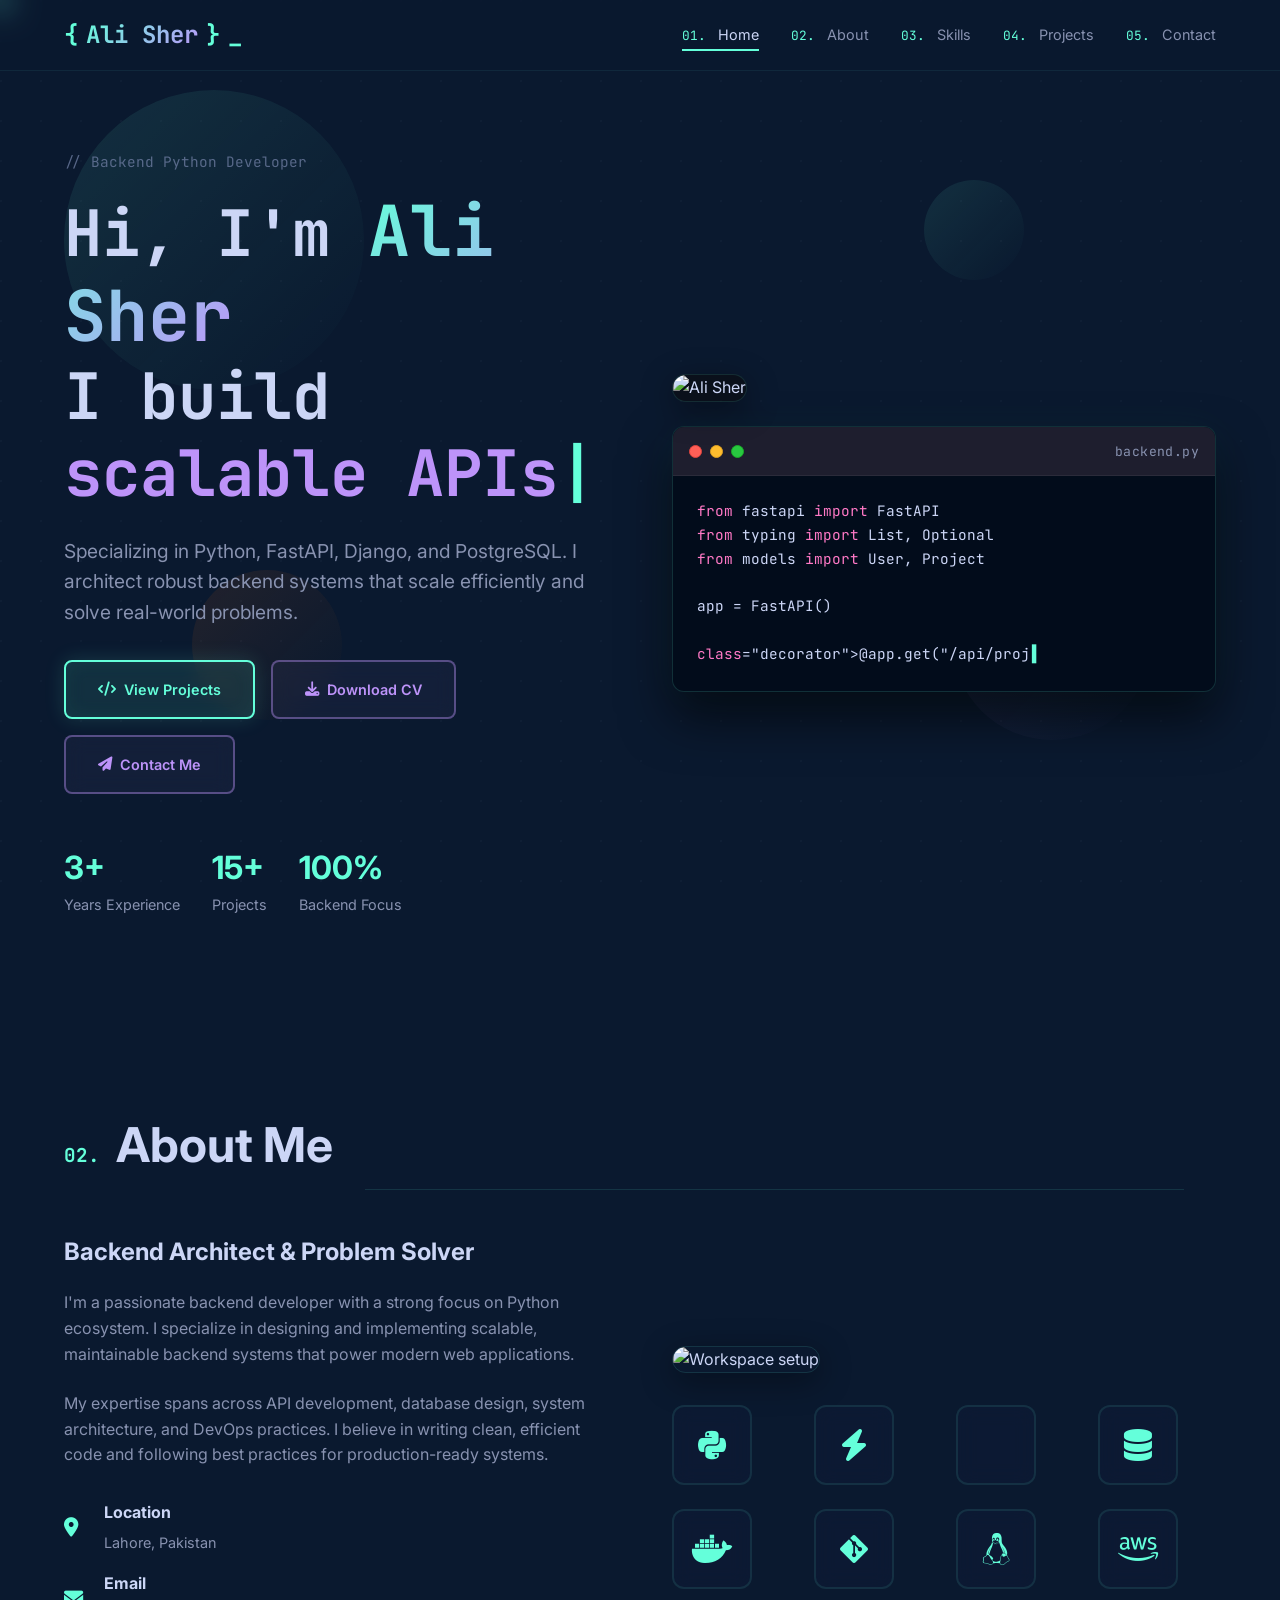
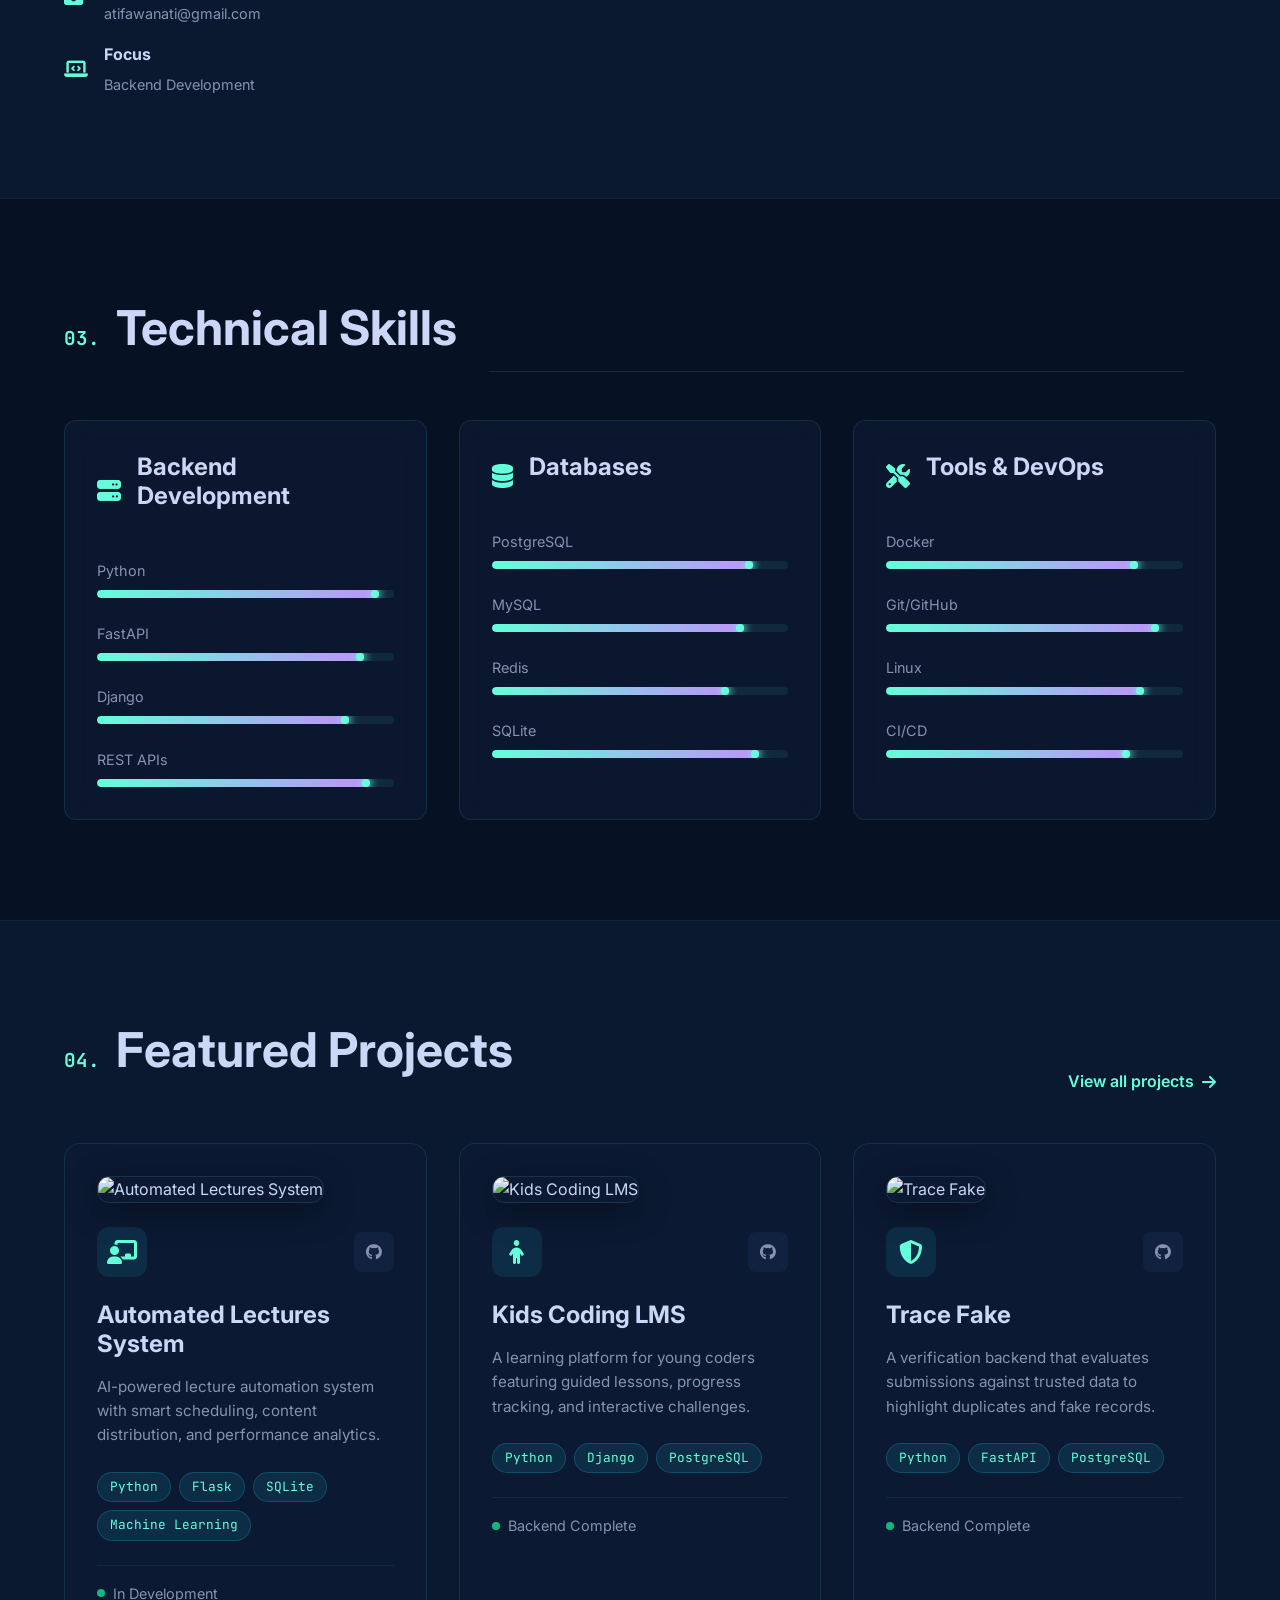
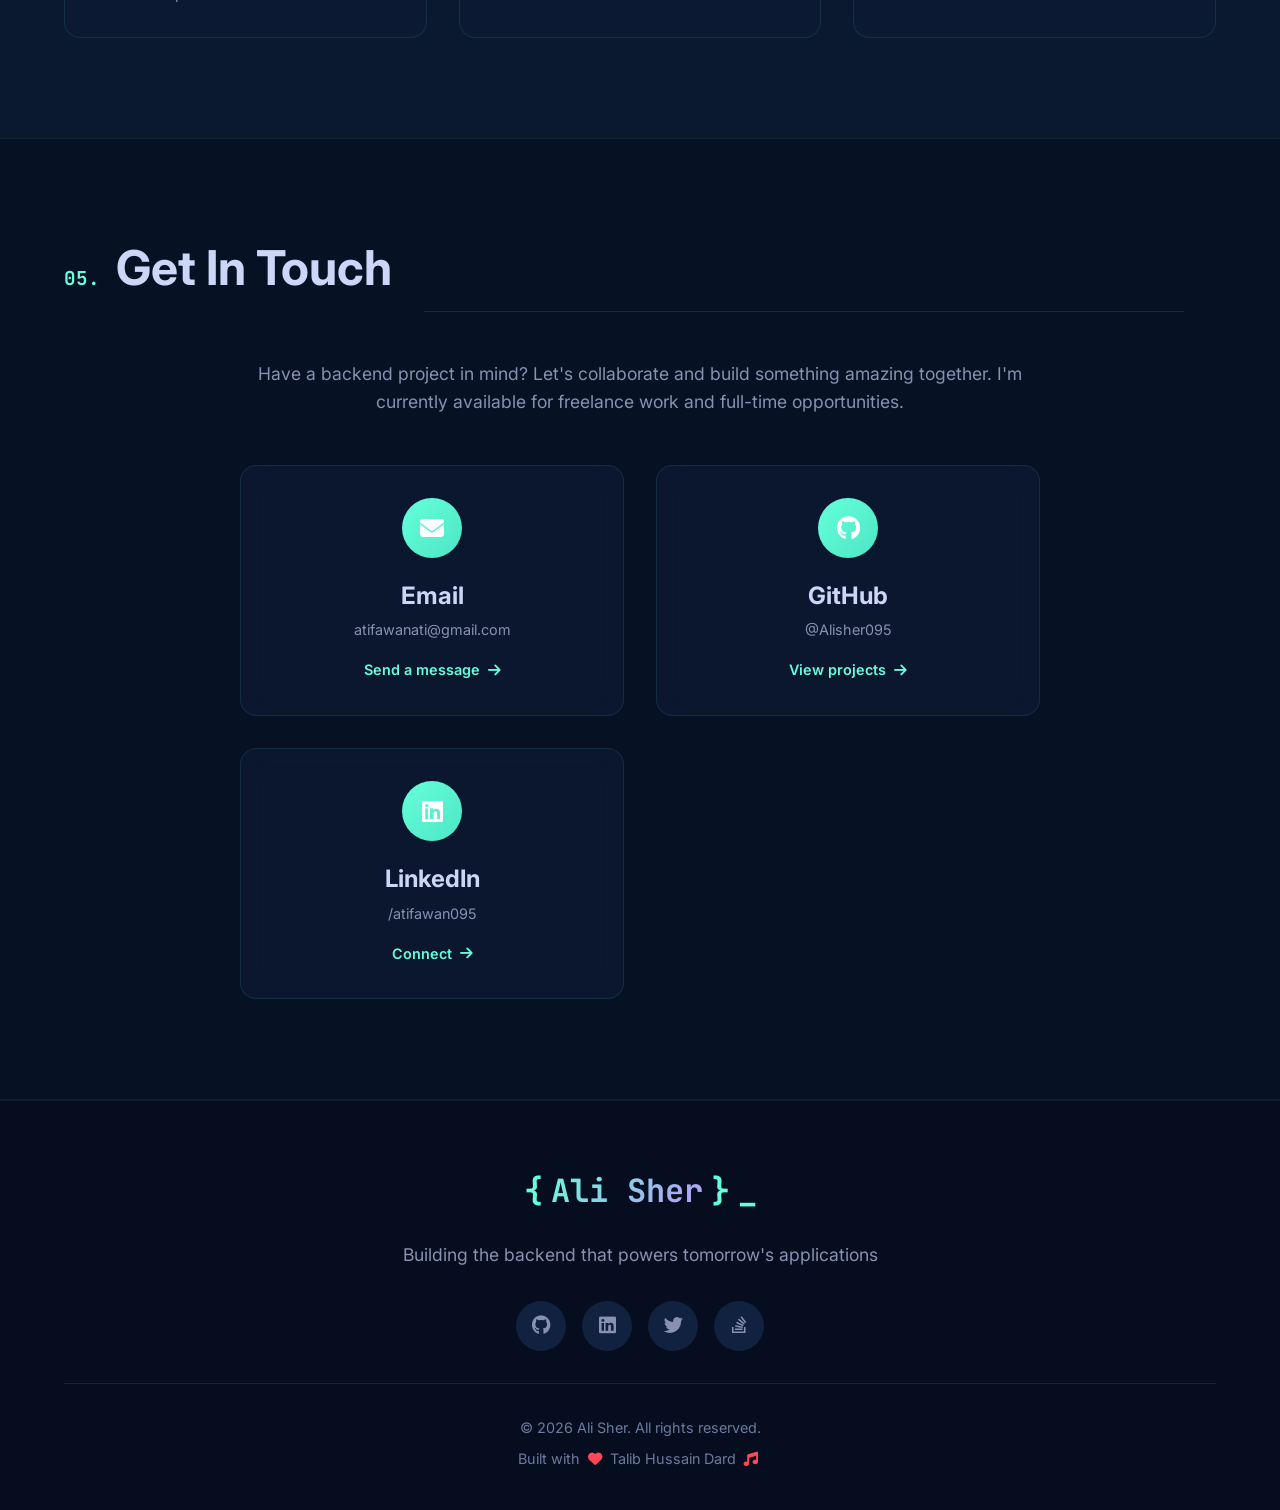
==== index.html @ dec0d3e1 "Upgrade portfolio to Pro-Level Cyberpunk/Dark theme - Ali Sher branding Co-authored-by: typecode010 " ====
<!DOCTYPE html>
<html lang="en">
  <head>
    <meta charset="UTF-8" />
    <meta name="viewport" content="width=device-width, initial-scale=1.0" />
    <meta name="description" content="Ali Sher — backend-focused Python developer building scalable APIs, automation, and production-ready systems." />
    <title>Ali Sher | Backend Python Developer</title>
    <link rel="stylesheet" href="assets/css/style.css" />
    <link rel="stylesheet" href="https://cdnjs.cloudflare.com/ajax/libs/font-awesome/6.4.0/css/all.min.css" />
    <link href="https://fonts.googleapis.com/css2?family=JetBrains+Mono:wght@300;400;500;700&family=Inter:wght@300;400;500;600;700&display=swap" rel="stylesheet">
    <script src="assets/js/main.js" defer></script>
  </head>
  <body>
    <!-- Animated Background Elements -->
    <div class="animated-bg">
      <div class="grid-dots"></div>
      <div class="floating-shapes">
        <div class="shape shape-1"></div>
        <div class="shape shape-2"></div>
        <div class="shape shape-3"></div>
        <div class="shape shape-4"></div>
      </div>
    </div>

    <!-- Terminal Cursor Effect -->
    <div class="terminal-cursor"></div>

    <!-- Navigation -->
    <nav class="navbar">
      <div class="container">
        <div class="nav-brand">
          <span class="logo">{</span>
          <span class="logo-text">Ali Sher</span>
          <span class="logo">}</span>
          <span class="cursor">_</span>
        </div>
        <div class="nav-menu">
          <button class="nav-toggle" aria-label="Toggle navigation">
            <i class="fas fa-bars"></i>
          </button>
          <ul class="nav-links">
            <li><a href="#home" class="nav-link active"><span class="nav-number">01.</span> Home</a></li>
            <li><a href="#about" class="nav-link"><span class="nav-number">02.</span> About</a></li>
            <li><a href="#skills" class="nav-link"><span class="nav-number">03.</span> Skills</a></li>
            <li><a href="#projects" class="nav-link"><span class="nav-number">04.</span> Projects</a></li>
            <li><a href="#contact" class="nav-link"><span class="nav-number">05.</span> Contact</a></li>
          </ul>
        </div>
      </div>
    </nav>

    <main>
      <!-- Hero Section -->
      <section class="hero" id="home">
        <div class="container hero-grid">
          <div class="hero-content">
            <div class="code-line">
              <span class="code-comment">// Backend Python Developer</span>
            </div>
            <h1 class="hero-title">
              <span class="line-1">Hi, I'm <span class="highlight">Ali Sher</span></span>
              <span class="line-2">I build <span class="typewriter" data-words='["scalable APIs","automation systems","production backends","reliable services"]'></span></span>
            </h1>
            <p class="lead">
              Specializing in Python, FastAPI, Django, and PostgreSQL. I architect robust backend systems that scale efficiently and solve real-world problems.
            </p>
            <div class="hero-actions">
              <a class="btn primary pulse" href="#projects">
                <i class="fas fa-code"></i>
                View Projects
              </a>
              <a class="btn ghost" href="assets/documents/resume.pdf" download>
                <i class="fas fa-download"></i>
                Download CV
              </a>
              <a class="btn ghost" href="#contact">
                <i class="fas fa-paper-plane"></i>
                Contact Me
              </a>
            </div>
            <div class="hero-stats">
              <div class="stat">
                <span class="stat-number">3+</span>
                <span class="stat-label">Years Experience</span>
              </div>
              <div class="stat">
                <span class="stat-number">15+</span>
                <span class="stat-label">Projects</span>
              </div>
              <div class="stat">
                <span class="stat-number">100%</span>
                <span class="stat-label">Backend Focus</span>
              </div>
            </div>
          </div>
          <div class="hero-visual">
            <div class="hero-image">
              <img class="hero-photo" src="assets/images/me.png" alt="Ali Sher" />
              <div class="code-window">
                <div class="window-header">
                  <div class="window-buttons">
                    <span class="close"></span>
                    <span class="minimize"></span>
                    <span class="maximize"></span>
                  </div>
                  <div class="window-title">backend.py</div>
                </div>
                <div class="window-content">
                  <pre><code class="python-code typing" id="backend-code"></code></pre>
                  <script type="text/plain" id="backend-code-source">
        from fastapi import FastAPI
        from typing import List, Optional
        from models import User, Project

        app = FastAPI()

        @app.get("/api/projects")
        async def get_projects():
          """Fetch all projects"""
          return await Project.all()

        @app.post("/api/auth/login")
        async def login(user: User):
          """User authentication"""
          return {"token": "jwt_token"}

        @app.get("/api/health")
        async def health_check():
          """System health check"""
          return {"status": "healthy"}
                  </script>
                </div>
              </div>
            </div>
          </div>
        </div>
      </section>

      <!-- About Section -->
      <section class="section fade-in-up" id="about">
        <div class="container">
          <div class="section-header">
            <h2 class="section-title">
              <span class="section-number">02.</span> About Me
            </h2>
            <div class="section-line"></div>
          </div>
          <div class="about-grid">
            <div class="about-content">
              <h3>Backend Architect & Problem Solver</h3>
              <p>
                I'm a passionate backend developer with a strong focus on Python ecosystem. 
                I specialize in designing and implementing scalable, maintainable backend 
                systems that power modern web applications.
              </p>
              <p>
                My expertise spans across API development, database design, system 
                architecture, and DevOps practices. I believe in writing clean, 
                efficient code and following best practices for production-ready systems.
              </p>
              <div class="about-details">
                <div class="detail-item">
                  <i class="fas fa-map-marker-alt"></i>
                  <div>
                    <strong>Location</strong>
                    <span>Lahore, Pakistan</span>
                  </div>
                </div>
                <div class="detail-item">
                  <i class="fas fa-envelope"></i>
                  <div>
                    <strong>Email</strong>
                    <a href="mailto:atifawanati@gmail.com">atifawanati@gmail.com</a>
                  </div>
                </div>
                <div class="detail-item">
                  <i class="fas fa-laptop-code"></i>
                  <div>
                    <strong>Focus</strong>
                    <span>Backend Development</span>
                  </div>
                </div>
              </div>
            </div>
            <div class="about-visual">
              <img class="about-photo" src="assets/images/setup.png" alt="Workspace setup" />
              <div class="tech-stack">
                <div class="stack-item" data-tooltip="Python">
                  <i class="fab fa-python"></i>
                </div>
                <div class="stack-item" data-tooltip="FastAPI">
                  <i class="fas fa-bolt"></i>
                </div>
                <div class="stack-item" data-tooltip="Django">
                  <i class="fab fa-django"></i>
                </div>
                <div class="stack-item" data-tooltip="PostgreSQL">
                  <i class="fas fa-database"></i>
                </div>
                <div class="stack-item" data-tooltip="Docker">
                  <i class="fab fa-docker"></i>
                </div>
                <div class="stack-item" data-tooltip="Git">
                  <i class="fab fa-git-alt"></i>
                </div>
                <div class="stack-item" data-tooltip="Linux">
                  <i class="fab fa-linux"></i>
                </div>
                <div class="stack-item" data-tooltip="AWS">
                  <i class="fab fa-aws"></i>
                </div>
              </div>
            </div>
          </div>
        </div>
      </section>

      <!-- Skills Section -->
      <section class="section dark fade-in-up" id="skills">
        <div class="container">
          <div class="section-header">
            <h2 class="section-title">
              <span class="section-number">03.</span> Technical Skills
            </h2>
            <div class="section-line"></div>
          </div>
          <div class="skills-grid">
            <div class="skill-category">
              <div class="category-header">
                <i class="fas fa-server"></i>
                <h3>Backend Development</h3>
              </div>
              <div class="skill-list">
                <div class="skill-item">
                  <span>Python</span>
                  <div class="skill-bar">
                    <div class="skill-level" data-level="95"></div>
                  </div>
                </div>
                <div class="skill-item">
                  <span>FastAPI</span>
                  <div class="skill-bar">
                    <div class="skill-level" data-level="90"></div>
                  </div>
                </div>
                <div class="skill-item">
                  <span>Django</span>
                  <div class="skill-bar">
                    <div class="skill-level" data-level="85"></div>
                  </div>
                </div>
                <div class="skill-item">
                  <span>REST APIs</span>
                  <div class="skill-bar">
                    <div class="skill-level" data-level="92"></div>
                  </div>
                </div>
              </div>
            </div>

            <div class="skill-category">
              <div class="category-header">
                <i class="fas fa-database"></i>
                <h3>Databases</h3>
              </div>
              <div class="skill-list">
                <div class="skill-item">
                  <span>PostgreSQL</span>
                  <div class="skill-bar">
                    <div class="skill-level" data-level="88"></div>
                  </div>
                </div>
                <div class="skill-item">
                  <span>MySQL</span>
                  <div class="skill-bar">
                    <div class="skill-level" data-level="85"></div>
                  </div>
                </div>
                <div class="skill-item">
                  <span>Redis</span>
                  <div class="skill-bar">
                    <div class="skill-level" data-level="80"></div>
                  </div>
                </div>
                <div class="skill-item">
                  <span>SQLite</span>
                  <div class="skill-bar">
                    <div class="skill-level" data-level="90"></div>
                  </div>
                </div>
              </div>
            </div>

            <div class="skill-category">
              <div class="category-header">
                <i class="fas fa-tools"></i>
                <h3>Tools & DevOps</h3>
              </div>
              <div class="skill-list">
                <div class="skill-item">
                  <span>Docker</span>
                  <div class="skill-bar">
                    <div class="skill-level" data-level="85"></div>
                  </div>
                </div>
                <div class="skill-item">
                  <span>Git/GitHub</span>
                  <div class="skill-bar">
                    <div class="skill-level" data-level="92"></div>
                  </div>
                </div>
                <div class="skill-item">
                  <span>Linux</span>
                  <div class="skill-bar">
                    <div class="skill-level" data-level="87"></div>
                  </div>
                </div>
                <div class="skill-item">
                  <span>CI/CD</span>
                  <div class="skill-bar">
                    <div class="skill-level" data-level="82"></div>
                  </div>
                </div>
              </div>
            </div>
          </div>
        </div>
      </section>

      <!-- Projects Section -->
      <section class="section fade-in-up" id="projects">
        <div class="container">
          <div class="section-header">
            <h2 class="section-title">
              <span class="section-number">04.</span> Featured Projects
            </h2>
            <a class="text-link" href="projects.html">
              View all projects 
              <i class="fas fa-arrow-right"></i>
            </a>
          </div>
          <div class="projects-grid" id="featured-projects-rotator" aria-live="polite">
            <article class="project-card fade-in-up delay-1" data-slot="0">
              <img class="project-thumb" src="assets/images/pak_trv.png" alt="Pakistan Traveling Assistant" />
              <div class="project-header">
                <div class="project-icon">
                  <i class="fas fa-plane"></i>
                </div>
                <div class="project-links">
                  <a href="https://github.com/Alisher095" target="_blank" class="project-link">
                    <i class="fab fa-github"></i>
                  </a>
                </div>
              </div>
              <h3>Pakistan Traveling Assistant</h3>
              <p class="project-description">
                A comprehensive travel platform with intelligent destination recommendations, 
                trip planning algorithms, and real-time data processing.
              </p>
              <div class="project-tech">
                <span>Python</span>
                <span>FastAPI</span>
                <span>PostgreSQL</span>
                <span>Redis</span>
              </div>
              <div class="project-footer">
                <span class="project-status">
                  <span class="status-dot active"></span>
                  <span class="status-text">Backend Complete</span>
                </span>
              </div>
            </article>

            <article class="project-card fade-in-up delay-2" data-slot="1">
              <img class="project-thumb" src="assets/images/image.png" alt="Event Management System" />
              <div class="project-header">
                <div class="project-icon">
                  <i class="fas fa-calendar-alt"></i>
                </div>
                <div class="project-links">
                  <a href="https://github.com/Alisher095" target="_blank" class="project-link">
                    <i class="fab fa-github"></i>
                  </a>
                </div>
              </div>
              <h3>Event Management System</h3>
              <p class="project-description">
                Full-featured event management platform with role-based access control, 
                real-time notifications, and automated scheduling.
              </p>
              <div class="project-tech">
                <span>Python</span>
                <span>Django</span>
                <span>PostgreSQL</span>
                <span>Celery</span>
              </div>
              <div class="project-footer">
                <span class="project-status">
                  <span class="status-dot active"></span>
                  <span class="status-text">Production Ready</span>
                </span>
              </div>
            </article>

            <article class="project-card fade-in-up delay-3" data-slot="2">
              <img class="project-thumb" src="assets/images/automated_lectures.png" alt="Automated Lectures System" />
              <div class="project-header">
                <div class="project-icon">
                  <i class="fas fa-chalkboard-teacher"></i>
                </div>
                <div class="project-links">
                  <a href="https://github.com/Alisher095" target="_blank" class="project-link">
                    <i class="fab fa-github"></i>
                  </a>
                </div>
              </div>
              <h3>Automated Lectures System</h3>
              <p class="project-description">
                AI-powered lecture automation system with smart scheduling, 
                content distribution, and performance analytics.
              </p>
              <div class="project-tech">
                <span>Python</span>
                <span>Flask</span>
                <span>SQLite</span>
                <span>Machine Learning</span>
              </div>
              <div class="project-footer">
                <span class="project-status">
                  <span class="status-dot active"></span>
                  <span class="status-text">In Development</span>
                </span>
              </div>
            </article>
          </div>
        </div>
      </section>

      <!-- Contact Section -->
      <section class="section dark fade-in-up" id="contact">
        <div class="container">
          <div class="section-header">
            <h2 class="section-title">
              <span class="section-number">05.</span> Get In Touch
            </h2>
            <div class="section-line"></div>
          </div>
          <div class="contact-content">
            <p class="contact-intro">
              Have a backend project in mind? Let's collaborate and build something amazing together.
              I'm currently available for freelance work and full-time opportunities.
            </p>
            <div class="contact-grid">
              <a href="mailto:atifawanati@gmail.com" class="contact-card">
                <div class="contact-icon">
                  <i class="fas fa-envelope"></i>
                </div>
                <h3>Email</h3>
                <p>atifawanati@gmail.com</p>
                <span class="contact-link">Send a message <i class="fas fa-arrow-right"></i></span>
              </a>

              <a href="https://github.com/Alisher095" target="_blank" class="contact-card">
                <div class="contact-icon">
                  <i class="fab fa-github"></i>
                </div>
                <h3>GitHub</h3>
                <p>@Alisher095</p>
                <span class="contact-link">View projects <i class="fas fa-arrow-right"></i></span>
              </a>

              <a href="https://www.linkedin.com/in/atifawan095/" target="_blank" class="contact-card">
                <div class="contact-icon">
                  <i class="fab fa-linkedin"></i>
                </div>
                <h3>LinkedIn</h3>
                <p>/atifawan095</p>
                <span class="contact-link">Connect <i class="fas fa-arrow-right"></i></span>
              </a>
            </div>
          </div>
        </div>
      </section>
    </main>

    <!-- Footer -->
    <footer class="footer">
      <div class="container">
        <div class="footer-content">
          <div class="footer-brand">
            <span class="logo">{</span>
            <span class="logo-text">Ali Sher</span>
            <span class="logo">}</span>
            <span class="cursor">_</span>
          </div>
          <p class="footer-tagline">
            Building the backend that powers tomorrow's applications
          </p>
          <div class="footer-social">
            <a href="https://github.com/Alisher095" target="_blank" class="social-link">
              <i class="fab fa-github"></i>
            </a>
            <a href="https://www.linkedin.com/in/atifawan095/" target="_blank" class="social-link">
              <i class="fab fa-linkedin"></i>
            </a>
            <a href="https://twitter.com" target="_blank" class="social-link">
              <i class="fab fa-twitter"></i>
            </a>
            <a href="https://stackoverflow.com" target="_blank" class="social-link">
              <i class="fab fa-stack-overflow"></i>
            </a>
          </div>
          <div class="footer-bottom">
            <p>&copy; 2026 Ali Sher. All rights reserved.</p>
            <p>Built with <i class="fas fa-heart"></i> Talib Hussain Dard <i class="fas fa-music"></i></p>
          </div>
        </div>
      </div>
    </footer>

    <!-- Back to Top Button -->
    <button class="back-to-top" aria-label="Back to top">
      <i class="fas fa-chevron-up"></i>
    </button>

    <!-- JavaScript for interactions -->
    <script src="assets/js/main.js"></script>
  </body>
</html>
---- assets/css/style.css ----
/* ===== CSS Reset & Base ===== */
:root {
  --bg-dark: #0a192f;
  --bg-darker: #050d1e;
  --surface: #112240;
  --surface-light: #1a3356;
  --card: #0d1b35;
  --card-hover: #112240;
  --text: #ccd6f6;
  --text-light: #8892b0;
  --muted: #6b7a9e;
  --primary: #64ffda;
  --primary-dark: #4de6c5;
  --primary-glow: rgba(100, 255, 218, 0.15);
  --accent: #bd93f9;
  --accent-dark: #a57ef5;
  --secondary: #f97316;
  --success: #10b981;
  --border: rgba(100, 255, 218, 0.12);
  --border-light: rgba(100, 255, 218, 0.07);
  --shadow: 0 8px 32px rgba(0, 0, 0, 0.4);
  --shadow-lg: 0 20px 60px rgba(0, 0, 0, 0.5);
  --glow: 0 0 30px rgba(100, 255, 218, 0.35);
  --glow-accent: 0 0 30px rgba(189, 147, 249, 0.35);
  --code-bg: #020c1b;
  --font-mono: 'JetBrains Mono', monospace;
  --font-sans: 'Inter', -apple-system, BlinkMacSystemFont, sans-serif;
}

*,
*::before,
*::after {
  box-sizing: border-box;
  margin: 0;
  padding: 0;
}

html {
  scroll-behavior: smooth;
  scroll-padding-top: 80px;
}

body {
  font-family: var(--font-sans);
  background: var(--bg-dark);
  color: var(--text);
  line-height: 1.6;
  overflow-x: hidden;
  position: relative;
  min-height: 100vh;
}

/* ===== Animated Background ===== */
.animated-bg {
  position: fixed;
  top: 0;
  left: 0;
  width: 100%;
  height: 100%;
  z-index: -1;
  pointer-events: none;
}

.grid-dots {
  position: absolute;
  width: 100%;
  height: 100%;
  background-image: 
    radial-gradient(circle at 1px 1px, rgba(148, 163, 184, 0.1) 1px, transparent 0);
  background-size: 40px 40px;
  opacity: 0.4;
}

.floating-shapes {
  position: absolute;
  width: 100%;
  height: 100%;
}

.shape {
  position: absolute;
  border-radius: 50%;
  background: linear-gradient(135deg, var(--primary), transparent);
  animation: float 20s infinite linear;
  opacity: 0.1;
}

.shape-1 {
  width: 300px;
  height: 300px;
  top: 10%;
  left: 5%;
  animation-duration: 25s;
}

.shape-2 {
  width: 200px;
  height: 200px;
  top: 60%;
  right: 10%;
  background: linear-gradient(135deg, var(--accent), transparent);
  animation-duration: 20s;
  animation-delay: 5s;
}

.shape-3 {
  width: 150px;
  height: 150px;
  bottom: 20%;
  left: 15%;
  background: linear-gradient(135deg, var(--secondary), transparent);
  animation-duration: 30s;
  animation-delay: 10s;
}

.shape-4 {
  width: 100px;
  height: 100px;
  top: 20%;
  right: 20%;
  animation-duration: 35s;
  animation-delay: 15s;
}

@keyframes float {
  0%, 100% {
    transform: translate(0, 0) rotate(0deg);
  }
  25% {
    transform: translate(50px, -50px) rotate(90deg);
  }
  50% {
    transform: translate(0, -100px) rotate(180deg);
  }
  75% {
    transform: translate(-50px, -50px) rotate(270deg);
  }
}

/* ===== Terminal Cursor ===== */
.terminal-cursor {
  position: fixed;
  width: 20px;
  height: 20px;
  background: var(--primary);
  border-radius: 50%;
  pointer-events: none;
  filter: blur(15px);
  opacity: 0.5;
  z-index: 9999;
  mix-blend-mode: screen;
  transform: translate(-50%, -50%);
  transition: transform 0.1s linear;
}

/* ===== Typography ===== */
h1, h2, h3, h4 {
  font-weight: 700;
  line-height: 1.2;
  margin-bottom: 1rem;
}

h1 {
  font-size: clamp(2.5rem, 5vw, 4rem);
}

h2 {
  font-size: clamp(2rem, 4vw, 3rem);
}

h3 {
  font-size: 1.5rem;
}

p {
  margin-bottom: 1.5rem;
}

a {
  color: inherit;
  text-decoration: none;
  transition: all 0.3s ease;
}

/* ===== Navigation ===== */
.navbar {
  position: fixed;
  top: 0;
  left: 0;
  width: 100%;
  z-index: 1000;
  background: rgba(10, 25, 47, 0.75);
  backdrop-filter: blur(20px);
  -webkit-backdrop-filter: blur(20px);
  border-bottom: 1px solid var(--border-light);
  padding: 1rem 0;
  transition: background 0.4s ease, box-shadow 0.4s ease;
}

.navbar.scrolled {
  background: rgba(10, 25, 47, 0.95);
  box-shadow: 0 4px 30px rgba(0, 0, 0, 0.4);
}

.navbar .container {
  display: flex;
  justify-content: space-between;
  align-items: center;
}

.nav-brand {
  display: flex;
  align-items: center;
  gap: 8px;
  font-family: var(--font-mono);
  font-size: 1.5rem;
  font-weight: 700;
}

.logo {
  color: var(--primary);
}

.logo-text {
  background: linear-gradient(135deg, var(--primary), var(--accent));
  -webkit-background-clip: text;
  -webkit-text-fill-color: transparent;
  background-clip: text;
}

.cursor {
  animation: blink 1s infinite;
  color: var(--primary);
}

@keyframes blink {
  0%, 100% { opacity: 1; }
  50% { opacity: 0; }
}

.nav-menu {
  display: flex;
  align-items: center;
}

.nav-links {
  display: flex;
  gap: 2rem;
  list-style: none;
}

.nav-link {
  position: relative;
  padding: 0.5rem 0;
  font-size: 0.9rem;
  color: var(--text-light);
  transition: color 0.3s ease;
}

.nav-link:hover,
.nav-link.active {
  color: var(--text);
}

.nav-link::after {
  content: '';
  position: absolute;
  bottom: 0;
  left: 0;
  width: 0;
  height: 2px;
  background: var(--primary);
  transition: width 0.3s ease;
}

.nav-link:hover::after,
.nav-link.active::after {
  width: 100%;
}

.nav-number {
  color: var(--primary);
  margin-right: 0.5rem;
  font-family: var(--font-mono);
  font-size: 0.8rem;
}

.nav-toggle {
  display: none;
  background: none;
  border: none;
  color: var(--text);
  font-size: 1.5rem;
  cursor: pointer;
}

/* ===== Hero Section ===== */
.hero {
  padding: 150px 0 100px;
  position: relative;
}

.hero-grid {
  display: grid;
  grid-template-columns: 1fr 1fr;
  gap: 4rem;
  align-items: center;
}

.hero-content {
  position: relative;
}

.code-line {
  font-family: var(--font-mono);
  font-size: 0.9rem;
  color: var(--primary);
  margin-bottom: 1rem;
  opacity: 0.8;
}

.code-comment {
  color: var(--muted);
}

.hero-title {
  margin-bottom: 1.5rem;
  font-family: var(--font-mono);
}

.hero-title .line-1,
.hero-title .line-2 {
  display: block;
}

.highlight {
  background: linear-gradient(135deg, var(--primary) 0%, var(--accent) 100%);
  -webkit-background-clip: text;
  -webkit-text-fill-color: transparent;
  background-clip: text;
  font-size: 1.1em;
}

.typewriter {
  color: var(--accent);
  position: relative;
}

.typewriter::after {
  content: '|';
  animation: typewriter-cursor 0.9s infinite;
  color: var(--primary);
}

@keyframes typewriter-cursor {
  0%, 100% { opacity: 1; }
  50% { opacity: 0; }
}

.lead {
  font-size: 1.2rem;
  color: var(--text-light);
  margin-bottom: 2rem;
  max-width: 600px;
}

.hero-actions {
  display: flex;
  gap: 1rem;
  margin-bottom: 3rem;
  flex-wrap: wrap;
}

.btn {
  display: inline-flex;
  align-items: center;
  justify-content: center;
  gap: 0.5rem;
  padding: 1rem 2rem;
  border-radius: 8px;
  font-weight: 600;
  font-size: 0.9rem;
  border: 2px solid transparent;
  transition: all 0.4s cubic-bezier(0.25, 0.46, 0.45, 0.94);
  cursor: pointer;
  position: relative;
  overflow: hidden;
}

.btn.primary {
  background: rgba(100, 255, 218, 0.1);
  border-color: var(--primary);
  color: var(--primary);
  backdrop-filter: blur(10px);
  -webkit-backdrop-filter: blur(10px);
  box-shadow: 0 0 20px rgba(100, 255, 218, 0.15), inset 0 0 20px rgba(100, 255, 218, 0.05);
}

.btn.primary:hover {
  background: rgba(100, 255, 218, 0.2);
  transform: translateY(-3px);
  box-shadow: 0 0 35px rgba(100, 255, 218, 0.4), inset 0 0 20px rgba(100, 255, 218, 0.1);
}

.btn.ghost {
  background: rgba(189, 147, 249, 0.05);
  border-color: rgba(189, 147, 249, 0.4);
  color: var(--accent);
  backdrop-filter: blur(10px);
  -webkit-backdrop-filter: blur(10px);
}

.btn.ghost:hover {
  background: rgba(189, 147, 249, 0.15);
  border-color: var(--accent);
  color: var(--text);
  transform: translateY(-3px);
  box-shadow: 0 0 25px rgba(189, 147, 249, 0.3);
}

.btn.pulse {
  animation: pulse 2.5s infinite;
}

@keyframes pulse {
  0% {
    box-shadow: 0 0 0 0 rgba(100, 255, 218, 0.4), 0 0 20px rgba(100, 255, 218, 0.15);
  }
  70% {
    box-shadow: 0 0 0 12px rgba(100, 255, 218, 0), 0 0 20px rgba(100, 255, 218, 0.15);
  }
  100% {
    box-shadow: 0 0 0 0 rgba(100, 255, 218, 0), 0 0 20px rgba(100, 255, 218, 0.15);
  }
}

.hero-stats {
  display: flex;
  gap: 2rem;
  flex-wrap: wrap;
}

.stat {
  display: flex;
  flex-direction: column;
}

.stat-number {
  font-size: 2rem;
  font-weight: 700;
  color: var(--primary);
}

.stat-label {
  font-size: 0.9rem;
  color: var(--text-light);
}

.hero-visual {
  position: relative;
}

.hero-photo {
  width: 100%;
  max-height: 320px;
  object-fit: contain;
  background: rgba(10, 10, 15, 0.6);
  border-radius: 16px;
  border: 1px solid var(--border);
  box-shadow: var(--shadow);
  margin-bottom: 1.5rem;
}

.code-window {
  background: var(--code-bg);
  border-radius: 12px;
  overflow: hidden;
  border: 1px solid rgba(100, 255, 218, 0.15);
  box-shadow: 0 25px 50px rgba(0, 0, 0, 0.6), 0 0 40px rgba(100, 255, 218, 0.05);
}

.window-header {
  display: flex;
  justify-content: space-between;
  align-items: center;
  padding: 0.85rem 1rem;
  background: #1e1e2e;
  border-bottom: 1px solid rgba(255, 255, 255, 0.06);
}

.window-buttons {
  display: flex;
  gap: 0.5rem;
}

.window-buttons span {
  width: 13px;
  height: 13px;
  border-radius: 50%;
  display: inline-block;
  position: relative;
}

.window-buttons .close {
  background: #ff5f57;
  border: 1px solid #e0443e;
}

.window-buttons .minimize {
  background: #ffbd2e;
  border: 1px solid #dea123;
}

.window-buttons .maximize {
  background: #28c840;
  border: 1px solid #1aac29;
}

.window-title {
  font-family: var(--font-mono);
  font-size: 0.82rem;
  color: var(--text-light);
  letter-spacing: 0.03em;
}

.window-content {
  padding: 1.5rem;
}

.python-code {
  font-family: var(--font-mono);
  font-size: 0.9rem;
  line-height: 1.5;
  color: var(--text);
  white-space: pre-wrap;
}

.python-code.typing::after {
  content: "▌";
  display: inline-block;
  margin-left: 2px;
  color: var(--primary);
  animation: blink 1s infinite;
}

.python-code .keyword {
  color: #ff79c6;
}

.python-code .decorator {
  color: #8be9fd;
}

.python-code .function {
  color: #50fa7b;
}

.python-code .string {
  color: #f1fa8c;
}

.python-code .comment {
  color: #6272a4;
}

.python-code .number {
  color: #bd93f9;
}

/* ===== Sections ===== */
.section {
  padding: 100px 0;
  position: relative;
}

.section.dark {
  background: rgba(5, 13, 30, 0.6);
  border-top: 1px solid var(--border-light);
  border-bottom: 1px solid var(--border-light);
}

.container {
  width: min(1200px, 90%);
  margin: 0 auto;
}

.section-header {
  display: flex;
  justify-content: space-between;
  align-items: flex-end;
  margin-bottom: 3rem;
}

.section-title {
  display: flex;
  align-items: baseline;
  gap: 1rem;
}

.section-number {
  font-family: var(--font-mono);
  color: var(--primary);
  font-size: 1.2rem;
}

.section-line {
  flex: 1;
  height: 1px;
  background: var(--border);
  margin: 0 2rem;
}

/* ===== About Section ===== */
.about-grid {
  display: grid;
  grid-template-columns: 1fr 1fr;
  gap: 4rem;
  align-items: center;
}

.about-photo {
  width: 100%;
  height: 260px;
  object-fit: cover;
  border-radius: 16px;
  border: 1px solid var(--border);
  box-shadow: var(--shadow);
  margin-bottom: 2rem;
}

.about-content h3 {
  color: var(--text);
  margin-bottom: 1.5rem;
}

.about-content p {
  color: var(--text-light);
  margin-bottom: 1.5rem;
}

.about-details {
  display: flex;
  flex-direction: column;
  gap: 1rem;
  margin-top: 2rem;
}

.detail-item {
  display: flex;
  align-items: center;
  gap: 1rem;
}

.detail-item i {
  color: var(--primary);
  font-size: 1.2rem;
  width: 24px;
}

.detail-item strong {
  display: block;
  color: var(--text);
  margin-bottom: 0.25rem;
}

.detail-item span,
.detail-item a {
  color: var(--text-light);
  font-size: 0.9rem;
}

.detail-item a:hover {
  color: var(--primary);
}

.tech-stack {
  display: grid;
  grid-template-columns: repeat(4, 1fr);
  gap: 1.5rem;
}

.stack-item {
  width: 80px;
  height: 80px;
  background: rgba(13, 27, 53, 0.7);
  backdrop-filter: blur(10px);
  -webkit-backdrop-filter: blur(10px);
  border-radius: 12px;
  display: flex;
  align-items: center;
  justify-content: center;
  font-size: 2rem;
  color: var(--primary);
  transition: all 0.4s cubic-bezier(0.25, 0.46, 0.45, 0.94);
  position: relative;
  border: 2px solid rgba(100, 255, 218, 0.1);
}

.stack-item:hover {
  transform: translateY(-5px) scale(1.05);
  border-color: var(--primary);
  box-shadow: 0 0 25px rgba(100, 255, 218, 0.3);
}

.stack-item::before {
  content: attr(data-tooltip);
  position: absolute;
  bottom: 100%;
  left: 50%;
  transform: translateX(-50%);
  background: var(--surface);
  color: var(--text);
  padding: 0.5rem 1rem;
  border-radius: 6px;
  font-size: 0.8rem;
  white-space: nowrap;
  opacity: 0;
  visibility: hidden;
  transition: all 0.3s ease;
  pointer-events: none;
  z-index: 100;
}

.stack-item:hover::before {
  opacity: 1;
  visibility: visible;
  transform: translateX(-50%) translateY(-10px);
}

/* ===== Skills Section ===== */
.skills-grid {
  display: grid;
  grid-template-columns: repeat(auto-fit, minmax(300px, 1fr));
  gap: 2rem;
}

.skill-category {
  background: rgba(13, 27, 53, 0.7);
  backdrop-filter: blur(16px);
  -webkit-backdrop-filter: blur(16px);
  border-radius: 12px;
  padding: 2rem;
  border: 1px solid rgba(100, 255, 218, 0.1);
  transition: transform 0.5s cubic-bezier(0.25, 0.46, 0.45, 0.94), border-color 0.3s ease, box-shadow 0.5s ease;
}

.skill-category:hover {
  transform: translateY(-5px);
  border-color: var(--primary);
  box-shadow: 0 15px 40px rgba(0, 0, 0, 0.4), 0 0 25px rgba(100, 255, 218, 0.1);
}

.category-header {
  display: flex;
  align-items: center;
  gap: 1rem;
  margin-bottom: 2rem;
}

.category-header i {
  color: var(--primary);
  font-size: 1.5rem;
}

.skill-list {
  display: flex;
  flex-direction: column;
  gap: 1.5rem;
}

.skill-item {
  display: flex;
  flex-direction: column;
  gap: 0.5rem;
}

.skill-item span {
  font-size: 0.9rem;
  color: var(--text-light);
  display: flex;
  justify-content: space-between;
}

.skill-bar {
  height: 8px;
  background: rgba(100, 255, 218, 0.08);
  border-radius: 4px;
  overflow: hidden;
}

.skill-level {
  height: 100%;
  background: linear-gradient(90deg, var(--primary), var(--accent));
  border-radius: 4px;
  width: 0;
  transition: width 1.2s cubic-bezier(0.25, 0.46, 0.45, 0.94);
  box-shadow: 0 0 10px rgba(100, 255, 218, 0.6), 0 0 20px rgba(100, 255, 218, 0.3);
  position: relative;
}

.skill-level::after {
  content: '';
  position: absolute;
  right: 0;
  top: 50%;
  transform: translateY(-50%);
  width: 8px;
  height: 8px;
  border-radius: 50%;
  background: var(--primary);
  box-shadow: 0 0 8px var(--primary);
}

/* ===== Projects Section ===== */
.projects-grid {
  display: grid;
  grid-template-columns: repeat(auto-fit, minmax(350px, 1fr));
  gap: 2rem;
}

.project-card {
  background: rgba(13, 27, 53, 0.7);
  backdrop-filter: blur(16px);
  -webkit-backdrop-filter: blur(16px);
  border-radius: 16px;
  padding: 2rem;
  border: 1px solid rgba(100, 255, 218, 0.1);
  transition: all 0.5s cubic-bezier(0.25, 0.46, 0.45, 0.94);
  position: relative;
  overflow: hidden;
  transform-style: preserve-3d;
}

.project-thumb {
  width: 100%;
  height: 180px;
  object-fit: cover;
  border-radius: 12px;
  margin-bottom: 1.5rem;
  border: 1px solid var(--border);
  box-shadow: var(--shadow);
}

.project-card:hover {
  transform: translateY(-12px) perspective(800px) rotateX(2deg);
  border-color: var(--primary);
  box-shadow: 0 25px 60px rgba(0, 0, 0, 0.5), 0 0 40px rgba(100, 255, 218, 0.2);
}

.project-card::before {
  content: '';
  position: absolute;
  top: 0;
  left: 0;
  width: 100%;
  height: 3px;
  background: linear-gradient(90deg, var(--primary), var(--accent));
  transform: scaleX(0);
  transform-origin: left;
  transition: transform 0.5s cubic-bezier(0.25, 0.46, 0.45, 0.94);
}

.project-card:hover::before {
  transform: scaleX(1);
}

.project-header {
  display: flex;
  justify-content: space-between;
  align-items: center;
  margin-bottom: 1.5rem;
}

.project-icon {
  width: 50px;
  height: 50px;
  background: rgba(34, 211, 238, 0.1);
  border-radius: 12px;
  display: flex;
  align-items: center;
  justify-content: center;
  font-size: 1.5rem;
  color: var(--primary);
}

.project-links {
  display: flex;
  gap: 0.5rem;
}

.project-link {
  width: 40px;
  height: 40px;
  background: var(--surface);
  border-radius: 8px;
  display: flex;
  align-items: center;
  justify-content: center;
  color: var(--text-light);
  transition: all 0.3s ease;
}

.project-link:hover {
  background: var(--primary);
  color: white;
  transform: translateY(-2px);
}

.project-card h3 {
  color: var(--text);
  margin-bottom: 1rem;
}

.project-description {
  color: var(--text-light);
  font-size: 0.95rem;
  margin-bottom: 1.5rem;
  line-height: 1.6;
}

.project-tech {
  display: flex;
  flex-wrap: wrap;
  gap: 0.5rem;
  margin-bottom: 1.5rem;
}

.project-tech span {
  background: rgba(34, 211, 238, 0.1);
  color: var(--primary);
  padding: 0.25rem 0.75rem;
  border-radius: 20px;
  font-size: 0.8rem;
  font-family: var(--font-mono);
  border: 1px solid rgba(34, 211, 238, 0.2);
}

.project-footer {
  display: flex;
  justify-content: space-between;
  align-items: center;
  padding-top: 1rem;
  border-top: 1px solid var(--border-light);
}

.project-status {
  display: flex;
  align-items: center;
  gap: 0.5rem;
  font-size: 0.9rem;
  color: var(--text-light);
}

.status-dot {
  width: 8px;
  height: 8px;
  border-radius: 50%;
  background: var(--success);
}

.status-dot.active {
  background: var(--success);
  animation: pulse 2s infinite;
}

/* ===== Contact Section ===== */
.contact-content {
  max-width: 800px;
  margin: 0 auto;
}

.contact-intro {
  text-align: center;
  color: var(--text-light);
  margin-bottom: 3rem;
  font-size: 1.1rem;
}

.contact-grid {
  display: grid;
  grid-template-columns: repeat(auto-fit, minmax(250px, 1fr));
  gap: 2rem;
}

.contact-card {
  background: rgba(13, 27, 53, 0.7);
  backdrop-filter: blur(16px);
  -webkit-backdrop-filter: blur(16px);
  border-radius: 16px;
  padding: 2rem;
  text-align: center;
  border: 1px solid rgba(100, 255, 218, 0.1);
  transition: all 0.5s cubic-bezier(0.25, 0.46, 0.45, 0.94);
}

.contact-card:hover {
  transform: translateY(-8px);
  border-color: var(--primary);
  box-shadow: 0 20px 50px rgba(0, 0, 0, 0.4), 0 0 30px rgba(100, 255, 218, 0.15);
}

.contact-icon {
  width: 60px;
  height: 60px;
  background: linear-gradient(135deg, var(--primary), var(--primary-dark));
  border-radius: 50%;
  display: flex;
  align-items: center;
  justify-content: center;
  margin: 0 auto 1.5rem;
  font-size: 1.5rem;
  color: white;
}

.contact-card h3 {
  color: var(--text);
  margin-bottom: 0.5rem;
}

.contact-card p {
  color: var(--text-light);
  font-size: 0.9rem;
  margin-bottom: 1rem;
}

.contact-link {
  display: inline-flex;
  align-items: center;
  gap: 0.5rem;
  color: var(--primary);
  font-size: 0.9rem;
  font-weight: 600;
}

.contact-link i {
  transition: transform 0.3s ease;
}

.contact-card:hover .contact-link i {
  transform: translateX(5px);
}

/* ===== Footer ===== */
.footer {
  background: var(--bg-darker);
  padding: 4rem 0 2rem;
  border-top: 1px solid var(--border-light);
}

.footer-content {
  text-align: center;
}

.footer-brand {
  display: inline-flex;
  align-items: center;
  gap: 8px;
  font-family: var(--font-mono);
  font-size: 2rem;
  font-weight: 700;
  margin-bottom: 1.5rem;
}

.footer-tagline {
  color: var(--text-light);
  margin-bottom: 2rem;
  font-size: 1.1rem;
}

.footer-social {
  display: flex;
  justify-content: center;
  gap: 1rem;
  margin-bottom: 2rem;
}

.social-link {
  width: 50px;
  height: 50px;
  background: var(--surface);
  border-radius: 50%;
  display: flex;
  align-items: center;
  justify-content: center;
  color: var(--text-light);
  font-size: 1.2rem;
  transition: all 0.3s ease;
}

.social-link:hover {
  background: var(--primary);
  color: white;
  transform: translateY(-3px);
}

.footer-bottom {
  padding-top: 2rem;
  border-top: 1px solid var(--border);
  color: var(--muted);
  font-size: 0.9rem;
}

.footer-bottom p {
  margin-bottom: 0.5rem;
}

.footer-bottom i {
  color: #ff4757;
  margin: 0 0.25rem;
}

/* ===== Back to Top Button ===== */
.back-to-top {
  position: fixed;
  bottom: 2rem;
  right: 2rem;
  width: 50px;
  height: 50px;
  background: var(--primary);
  color: white;
  border: none;
  border-radius: 50%;
  cursor: pointer;
  display: flex;
  align-items: center;
  justify-content: center;
  font-size: 1.2rem;
  opacity: 0;
  visibility: hidden;
  transition: all 0.3s ease;
  z-index: 1000;
  box-shadow: var(--shadow);
}

.back-to-top.visible {
  opacity: 1;
  visibility: visible;
}

.back-to-top:hover {
  background: var(--primary-dark);
  transform: translateY(-3px);
}

/* ===== Text Link ===== */
.text-link {
  display: inline-flex;
  align-items: center;
  gap: 0.5rem;
  color: var(--primary);
  font-weight: 600;
  transition: gap 0.3s ease;
}

.text-link:hover {
  gap: 1rem;
}

/* ===== Responsive Design ===== */
@media (max-width: 992px) {
  .hero-grid,
  .about-grid {
    grid-template-columns: 1fr;
    gap: 3rem;
  }
  
  .hero-visual {
    order: -1;
  }
  
  .tech-stack {
    grid-template-columns: repeat(4, 1fr);
  }
}

@media (max-width: 768px) {
  .nav-links {
    position: fixed;
    top: 70px;
    left: 0;
    width: 100%;
    background: rgba(10, 25, 47, 0.95);
    backdrop-filter: blur(20px);
    -webkit-backdrop-filter: blur(20px);
    flex-direction: column;
    padding: 2rem;
    border-bottom: 1px solid var(--border);
    transform: translateY(-100%);
    opacity: 0;
    visibility: hidden;
    transition: all 0.4s cubic-bezier(0.25, 0.46, 0.45, 0.94);
  }
  
  .nav-links.active {
    transform: translateY(0);
    opacity: 1;
    visibility: visible;
  }
  
  .nav-toggle {
    display: block;
  }
  
  .section-header {
    flex-direction: column;
    align-items: flex-start;
    gap: 1rem;
  }
  
  .section-line {
    display: none;
  }
  
  .hero-stats {
    justify-content: center;
  }
  
  .projects-grid {
    grid-template-columns: 1fr;
  }
  
  .tech-stack {
    grid-template-columns: repeat(4, 1fr);
    gap: 1rem;
  }
  
  .stack-item {
    width: 60px;
    height: 60px;
    font-size: 1.5rem;
  }
}

@media (max-width: 480px) {
  .hero-actions {
    flex-direction: column;
    align-items: stretch;
  }
  
  .btn {
    width: 100%;
    justify-content: center;
  }
  
  .hero-stats {
    justify-content: space-between;
  }
  
  .tech-stack {
    grid-template-columns: repeat(4, 1fr);
  }
  
  .stack-item {
    width: 50px;
    height: 50px;
    font-size: 1.2rem;
  }
}

/* ===== Utility Classes ===== */
.muted {
  color: var(--muted);
}

.text-center {
  text-align: center;
}

.mb-1 { margin-bottom: 1rem; }
.mb-2 { margin-bottom: 2rem; }
.mb-3 { margin-bottom: 3rem; }
.mb-4 { margin-bottom: 4rem; }

.mt-1 { margin-top: 1rem; }
.mt-2 { margin-top: 2rem; }
.mt-3 { margin-top: 3rem; }

/* ===== Scroll-triggered Fade-in-up Animations ===== */
.fade-in-up {
  opacity: 0;
  transform: translateY(40px);
  transition: opacity 1s cubic-bezier(0.25, 0.46, 0.45, 0.94),
              transform 1s cubic-bezier(0.25, 0.46, 0.45, 0.94);
}

.fade-in-up.visible {
  opacity: 1;
  transform: translateY(0);
}

.fade-in-up.delay-1 { transition-delay: 0.1s; }
.fade-in-up.delay-2 { transition-delay: 0.2s; }
.fade-in-up.delay-3 { transition-delay: 0.3s; }
.fade-in-up.delay-4 { transition-delay: 0.4s; }
.fade-in-up.delay-5 { transition-delay: 0.5s; }
.fade-in-up.delay-6 { transition-delay: 0.6s; }

/* ===== Back to Home Button (projects.html) ===== */
.back-home-btn {
  display: inline-flex;
  align-items: center;
  gap: 0.75rem;
  padding: 1rem 2rem;
  background: rgba(100, 255, 218, 0.08);
  border: 2px solid var(--primary);
  border-radius: 50px;
  color: var(--primary);
  font-weight: 600;
  font-size: 1rem;
  font-family: var(--font-mono);
  backdrop-filter: blur(10px);
  -webkit-backdrop-filter: blur(10px);
  transition: all 0.4s cubic-bezier(0.25, 0.46, 0.45, 0.94);
  margin-bottom: 2rem;
  box-shadow: 0 0 20px rgba(100, 255, 218, 0.1);
}

.back-home-btn:hover {
  background: rgba(100, 255, 218, 0.18);
  transform: translateX(-6px);
  box-shadow: 0 0 35px rgba(100, 255, 218, 0.35);
  color: var(--text);
}

.back-home-btn i {
  transition: transform 0.3s ease;
}

.back-home-btn:hover i {
  transform: translateX(-4px);
}

.mt-4 { margin-top: 4rem; }
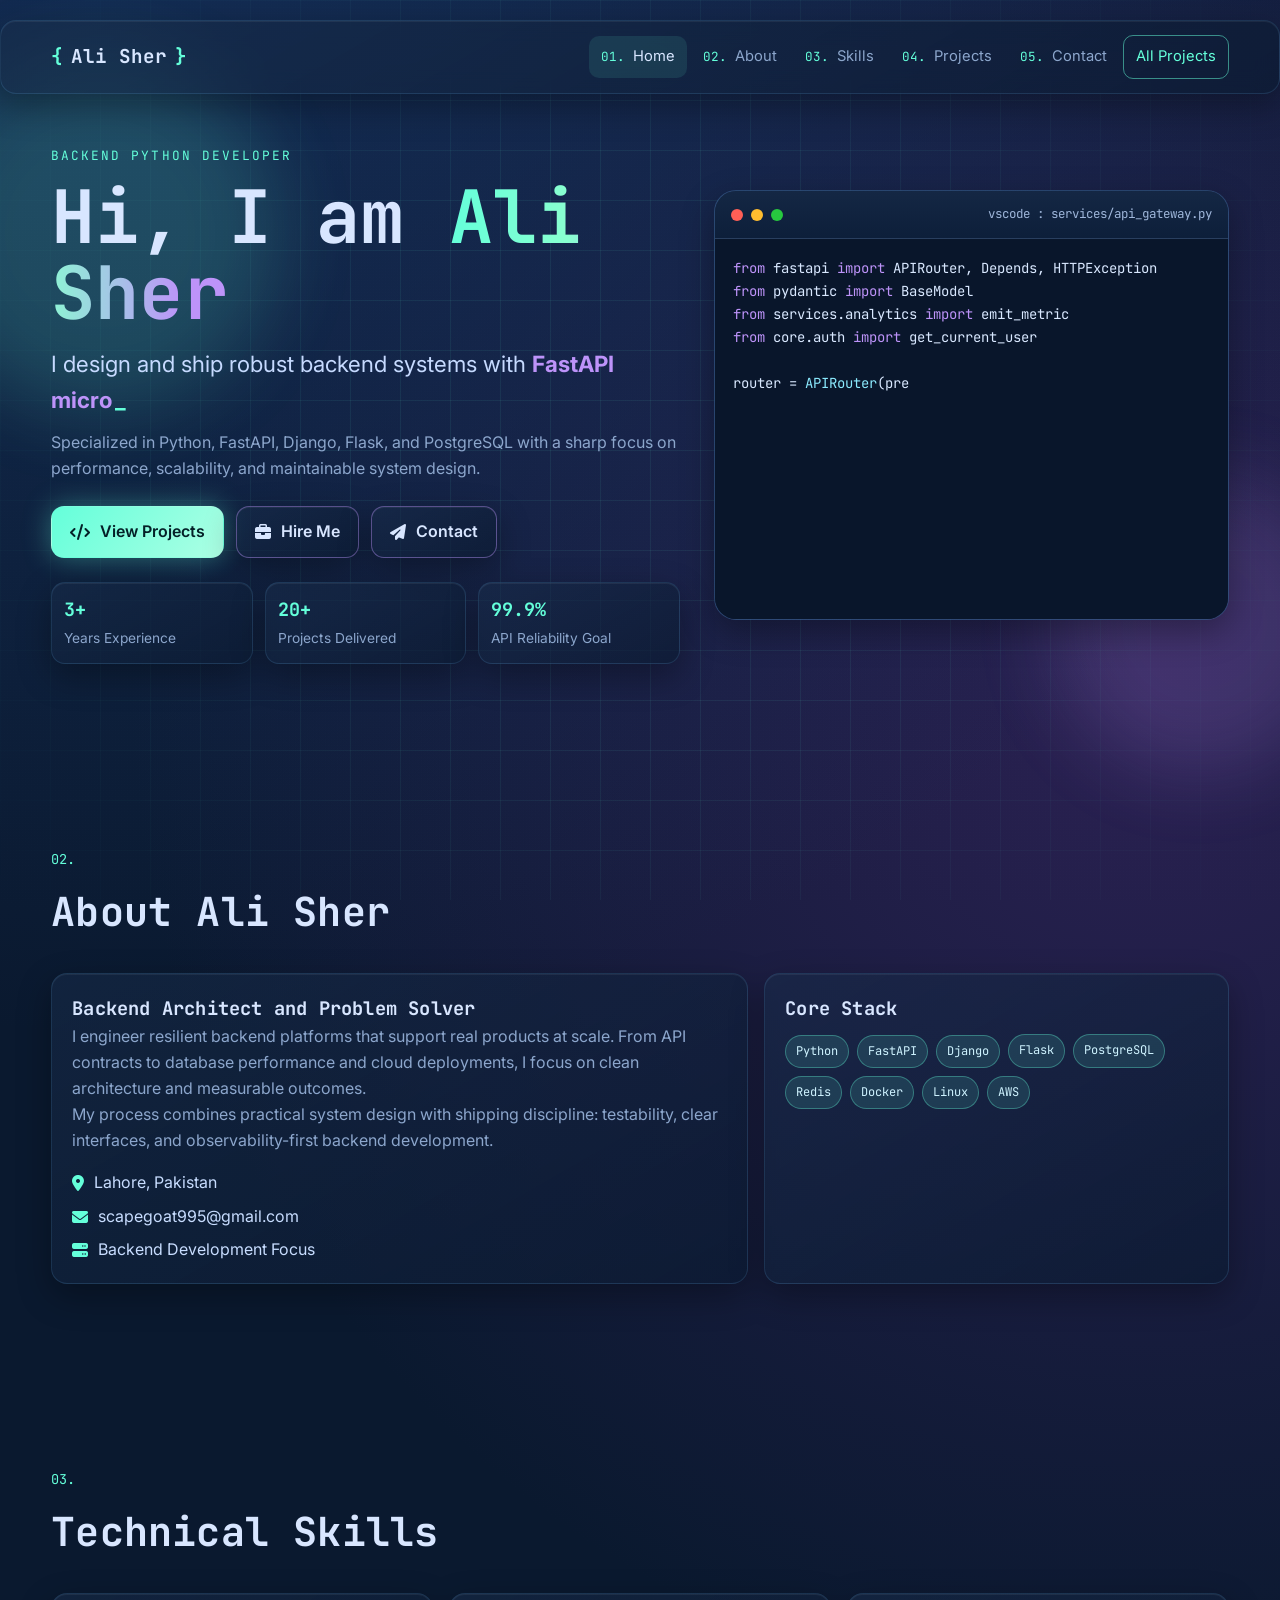
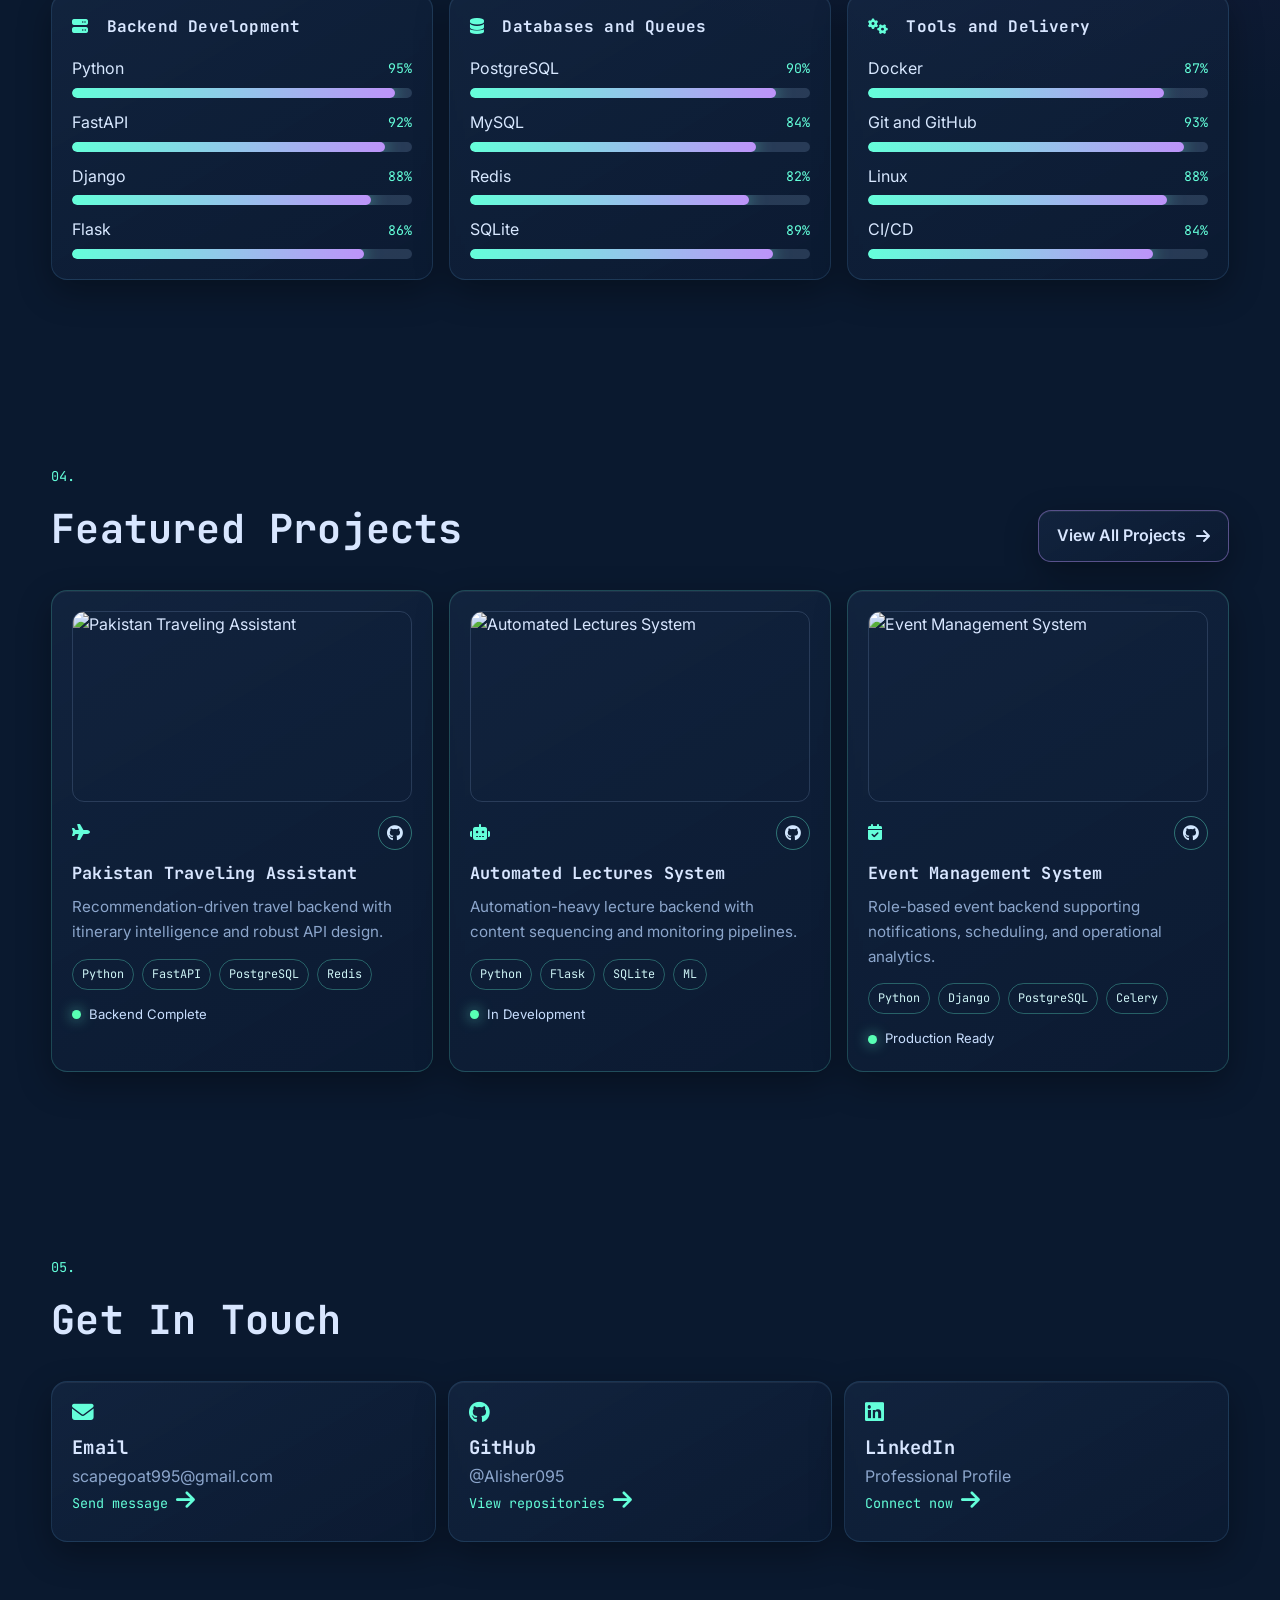
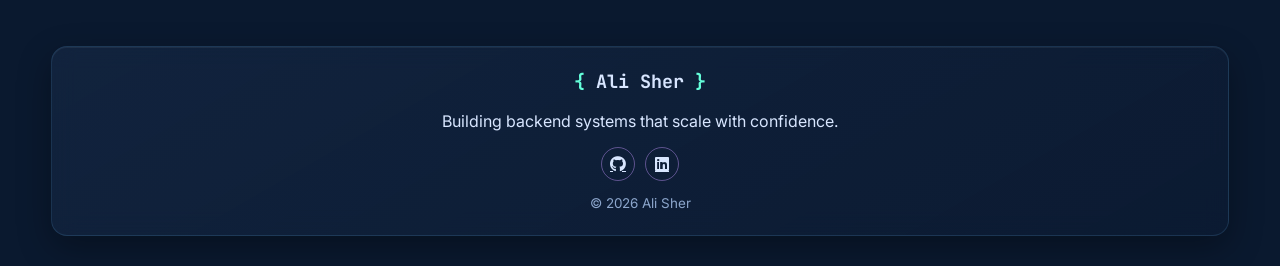
==== commit e0a53b96: "Update portfolio to Pro Styling - Ali Sher" ====
--- a/index.html
+++ b/index.html
@@ -3,527 +3,380 @@
   <head>
     <meta charset="UTF-8" />
     <meta name="viewport" content="width=device-width, initial-scale=1.0" />
-    <meta name="description" content="Ali Sher — backend-focused Python developer building scalable APIs, automation, and production-ready systems." />
+    <meta
+      name="description"
+      content="Ali Sher - backend-focused Python developer building scalable APIs, automation systems, and production-ready platforms."
+    />
     <title>Ali Sher | Backend Python Developer</title>
     <link rel="stylesheet" href="assets/css/style.css" />
-    <link rel="stylesheet" href="https://cdnjs.cloudflare.com/ajax/libs/font-awesome/6.4.0/css/all.min.css" />
-    <link href="https://fonts.googleapis.com/css2?family=JetBrains+Mono:wght@300;400;500;700&family=Inter:wght@300;400;500;600;700&display=swap" rel="stylesheet">
+    <link
+      rel="stylesheet"
+      href="https://cdnjs.cloudflare.com/ajax/libs/font-awesome/6.4.0/css/all.min.css"
+    />
+    <link
+      href="https://fonts.googleapis.com/css2?family=Inter:wght@300;400;500;600;700;800&family=JetBrains+Mono:wght@400;500;700&display=swap"
+      rel="stylesheet"
+    />
     <script src="assets/js/main.js" defer></script>
   </head>
-  <body>
-    <!-- Animated Background Elements -->
-    <div class="animated-bg">
-      <div class="grid-dots"></div>
-      <div class="floating-shapes">
-        <div class="shape shape-1"></div>
-        <div class="shape shape-2"></div>
-        <div class="shape shape-3"></div>
-        <div class="shape shape-4"></div>
-      </div>
+  <body data-page="home">
+    <div class="noise-overlay" aria-hidden="true"></div>
+    <div class="animated-bg" aria-hidden="true">
+      <span class="orb orb-cyan"></span>
+      <span class="orb orb-purple"></span>
+      <span class="grid-layer"></span>
     </div>
 
-    <!-- Terminal Cursor Effect -->
-    <div class="terminal-cursor"></div>
-
-    <!-- Navigation -->
-    <nav class="navbar">
-      <div class="container">
-        <div class="nav-brand">
-          <span class="logo">{</span>
-          <span class="logo-text">Ali Sher</span>
-          <span class="logo">}</span>
-          <span class="cursor">_</span>
-        </div>
-        <div class="nav-menu">
-          <button class="nav-toggle" aria-label="Toggle navigation">
+    <header class="site-header">
+      <nav class="navbar glass" aria-label="Main navigation">
+        <div class="container nav-inner">
+          <a href="#home" class="brand" aria-label="Ali Sher home">
+            <span class="brand-bracket">{</span>
+            <span class="brand-name">Ali Sher</span>
+            <span class="brand-bracket">}</span>
+          </a>
+
+          <button class="nav-toggle" type="button" aria-label="Toggle navigation" aria-expanded="false">
             <i class="fas fa-bars"></i>
           </button>
-          <ul class="nav-links">
-            <li><a href="#home" class="nav-link active"><span class="nav-number">01.</span> Home</a></li>
-            <li><a href="#about" class="nav-link"><span class="nav-number">02.</span> About</a></li>
-            <li><a href="#skills" class="nav-link"><span class="nav-number">03.</span> Skills</a></li>
-            <li><a href="#projects" class="nav-link"><span class="nav-number">04.</span> Projects</a></li>
-            <li><a href="#contact" class="nav-link"><span class="nav-number">05.</span> Contact</a></li>
+
+          <ul class="nav-links" id="main-menu">
+            <li><a class="nav-link active" href="#home"><span>01.</span> Home</a></li>
+            <li><a class="nav-link" href="#about"><span>02.</span> About</a></li>
+            <li><a class="nav-link" href="#skills"><span>03.</span> Skills</a></li>
+            <li><a class="nav-link" href="#projects"><span>04.</span> Projects</a></li>
+            <li><a class="nav-link" href="#contact"><span>05.</span> Contact</a></li>
+            <li><a class="nav-link nav-projects-link" href="projects.html">All Projects</a></li>
           </ul>
         </div>
-      </div>
-    </nav>
+      </nav>
+    </header>
 
     <main>
-      <!-- Hero Section -->
-      <section class="hero" id="home">
-        <div class="container hero-grid">
-          <div class="hero-content">
-            <div class="code-line">
-              <span class="code-comment">// Backend Python Developer</span>
-            </div>
+      <section class="hero section" id="home">
+        <div class="container hero-layout">
+          <article class="hero-copy reveal">
+            <p class="kicker">Backend Python Developer</p>
             <h1 class="hero-title">
-              <span class="line-1">Hi, I'm <span class="highlight">Ali Sher</span></span>
-              <span class="line-2">I build <span class="typewriter" data-words='["scalable APIs","automation systems","production backends","reliable services"]'></span></span>
+              Hi, I am <span class="gradient-text">Ali Sher</span>
             </h1>
-            <p class="lead">
-              Specializing in Python, FastAPI, Django, and PostgreSQL. I architect robust backend systems that scale efficiently and solve real-world problems.
+            <p class="hero-subtitle">
+              I design and ship robust backend systems with
+              <span class="typewriter" data-words='["FastAPI microservices","Django architectures","automation pipelines","production APIs"]'></span>
+            </p>
+            <p class="hero-lead">
+              Specialized in Python, FastAPI, Django, Flask, and PostgreSQL with a sharp focus on performance,
+              scalability, and maintainable system design.
             </p>
             <div class="hero-actions">
-              <a class="btn primary pulse" href="#projects">
-                <i class="fas fa-code"></i>
-                View Projects
-              </a>
-              <a class="btn ghost" href="assets/documents/resume.pdf" download>
-                <i class="fas fa-download"></i>
-                Download CV
-              </a>
-              <a class="btn ghost" href="#contact">
-                <i class="fas fa-paper-plane"></i>
-                Contact Me
-              </a>
+              <a class="btn btn-primary glass" href="#projects"><i class="fas fa-code"></i> View Projects</a>
+              <a class="btn btn-ghost glass" href="#contact"><i class="fas fa-briefcase"></i> Hire Me</a>
+              <a class="btn btn-ghost glass" href="#contact"><i class="fas fa-paper-plane"></i> Contact</a>
             </div>
             <div class="hero-stats">
-              <div class="stat">
-                <span class="stat-number">3+</span>
-                <span class="stat-label">Years Experience</span>
-              </div>
-              <div class="stat">
-                <span class="stat-number">15+</span>
-                <span class="stat-label">Projects</span>
-              </div>
-              <div class="stat">
-                <span class="stat-number">100%</span>
-                <span class="stat-label">Backend Focus</span>
+              <div class="stat glass">
+                <strong>3+</strong>
+                <span>Years Experience</span>
+              </div>
+              <div class="stat glass">
+                <strong>20+</strong>
+                <span>Projects Delivered</span>
+              </div>
+              <div class="stat glass">
+                <strong>99.9%</strong>
+                <span>API Reliability Goal</span>
               </div>
             </div>
+          </article>
+
+          <article class="hero-terminal reveal">
+            <div class="code-window glass" role="img" aria-label="Animated backend code window">
+              <header class="code-window-header">
+                <div class="mac-controls" aria-hidden="true">
+                  <span class="dot red"></span>
+                  <span class="dot yellow"></span>
+                  <span class="dot green"></span>
+                </div>
+                <p class="file-name">vscode : services/api_gateway.py</p>
+              </header>
+              <div class="code-window-body">
+                <pre><code id="backend-code" class="python-code"></code></pre>
+                <script type="text/plain" id="backend-code-source">
+from fastapi import APIRouter, Depends, HTTPException
+from pydantic import BaseModel
+from services.analytics import emit_metric
+from core.auth import get_current_user
+
+router = APIRouter(prefix="/v1", tags=["gateway"])
+
+class DeployRequest(BaseModel):
+    service: str
+    environment: str
+
+@router.post("/deploy")
+async def deploy_service(payload: DeployRequest, user=Depends(get_current_user)):
+    if user.role not in {"admin", "devops"}:
+        raise HTTPException(status_code=403, detail="insufficient scope")
+
+    emit_metric("deploy_started", payload.service)
+    return {
+        "message": "deployment queued",
+        "service": payload.service,
+        "environment": payload.environment,
+        "requested_by": user.username,
+    }
+                </script>
+              </div>
+            </div>
+          </article>
+        </div>
+      </section>
+
+      <section class="section reveal" id="about">
+        <div class="container">
+          <header class="section-head">
+            <p class="section-index">02.</p>
+            <h2>About Ali Sher</h2>
+          </header>
+          <div class="about-grid">
+            <article class="glass about-card">
+              <h3>Backend Architect and Problem Solver</h3>
+              <p>
+                I engineer resilient backend platforms that support real products at scale. From API contracts to
+                database performance and cloud deployments, I focus on clean architecture and measurable outcomes.
+              </p>
+              <p>
+                My process combines practical system design with shipping discipline: testability, clear interfaces,
+                and observability-first backend development.
+              </p>
+              <ul class="about-meta">
+                <li><i class="fas fa-location-dot"></i> Lahore, Pakistan</li>
+                <li><i class="fas fa-envelope"></i> <a href="mailto:scapegoat995@gmail.com">scapegoat995@gmail.com</a></li>
+                <li><i class="fas fa-server"></i> Backend Development Focus</li>
+              </ul>
+            </article>
+            <aside class="glass stack-card" aria-label="Tech stack highlights">
+              <h3>Core Stack</h3>
+              <div class="stack-pills">
+                <span>Python</span>
+                <span>FastAPI</span>
+                <span>Django</span>
+                <span>Flask</span>
+                <span>PostgreSQL</span>
+                <span>Redis</span>
+                <span>Docker</span>
+                <span>Linux</span>
+                <span>AWS</span>
+              </div>
+            </aside>
           </div>
-          <div class="hero-visual">
-            <div class="hero-image">
-              <img class="hero-photo" src="assets/images/me.png" alt="Ali Sher" />
-              <div class="code-window">
-                <div class="window-header">
-                  <div class="window-buttons">
-                    <span class="close"></span>
-                    <span class="minimize"></span>
-                    <span class="maximize"></span>
-                  </div>
-                  <div class="window-title">backend.py</div>
-                </div>
-                <div class="window-content">
-                  <pre><code class="python-code typing" id="backend-code"></code></pre>
-                  <script type="text/plain" id="backend-code-source">
-        from fastapi import FastAPI
-        from typing import List, Optional
-        from models import User, Project
-
-        app = FastAPI()
-
-        @app.get("/api/projects")
-        async def get_projects():
-          """Fetch all projects"""
-          return await Project.all()
-
-        @app.post("/api/auth/login")
-        async def login(user: User):
-          """User authentication"""
-          return {"token": "jwt_token"}
-
-        @app.get("/api/health")
-        async def health_check():
-          """System health check"""
-          return {"status": "healthy"}
-                  </script>
-                </div>
-              </div>
+        </div>
+      </section>
+
+      <section class="section reveal" id="skills">
+        <div class="container">
+          <header class="section-head">
+            <p class="section-index">03.</p>
+            <h2>Technical Skills</h2>
+          </header>
+          <div class="skills-grid">
+            <article class="glass skill-card">
+              <h3><i class="fas fa-server"></i> Backend Development</h3>
+              <div class="skill-list">
+                <div class="skill-row">
+                  <p>Python</p>
+                  <span>95%</span>
+                  <div class="skill-track"><span class="skill-level" data-level="95"></span></div>
+                </div>
+                <div class="skill-row">
+                  <p>FastAPI</p>
+                  <span>92%</span>
+                  <div class="skill-track"><span class="skill-level" data-level="92"></span></div>
+                </div>
+                <div class="skill-row">
+                  <p>Django</p>
+                  <span>88%</span>
+                  <div class="skill-track"><span class="skill-level" data-level="88"></span></div>
+                </div>
+                <div class="skill-row">
+                  <p>Flask</p>
+                  <span>86%</span>
+                  <div class="skill-track"><span class="skill-level" data-level="86"></span></div>
+                </div>
+              </div>
+            </article>
+
+            <article class="glass skill-card">
+              <h3><i class="fas fa-database"></i> Databases and Queues</h3>
+              <div class="skill-list">
+                <div class="skill-row">
+                  <p>PostgreSQL</p>
+                  <span>90%</span>
+                  <div class="skill-track"><span class="skill-level" data-level="90"></span></div>
+                </div>
+                <div class="skill-row">
+                  <p>MySQL</p>
+                  <span>84%</span>
+                  <div class="skill-track"><span class="skill-level" data-level="84"></span></div>
+                </div>
+                <div class="skill-row">
+                  <p>Redis</p>
+                  <span>82%</span>
+                  <div class="skill-track"><span class="skill-level" data-level="82"></span></div>
+                </div>
+                <div class="skill-row">
+                  <p>SQLite</p>
+                  <span>89%</span>
+                  <div class="skill-track"><span class="skill-level" data-level="89"></span></div>
+                </div>
+              </div>
+            </article>
+
+            <article class="glass skill-card">
+              <h3><i class="fas fa-gears"></i> Tools and Delivery</h3>
+              <div class="skill-list">
+                <div class="skill-row">
+                  <p>Docker</p>
+                  <span>87%</span>
+                  <div class="skill-track"><span class="skill-level" data-level="87"></span></div>
+                </div>
+                <div class="skill-row">
+                  <p>Git and GitHub</p>
+                  <span>93%</span>
+                  <div class="skill-track"><span class="skill-level" data-level="93"></span></div>
+                </div>
+                <div class="skill-row">
+                  <p>Linux</p>
+                  <span>88%</span>
+                  <div class="skill-track"><span class="skill-level" data-level="88"></span></div>
+                </div>
+                <div class="skill-row">
+                  <p>CI/CD</p>
+                  <span>84%</span>
+                  <div class="skill-track"><span class="skill-level" data-level="84"></span></div>
+                </div>
+              </div>
+            </article>
+          </div>
+        </div>
+      </section>
+
+      <section class="section reveal" id="projects">
+        <div class="container">
+          <header class="section-head projects-head">
+            <div>
+              <p class="section-index">04.</p>
+              <h2>Featured Projects</h2>
             </div>
+            <a class="btn btn-ghost glass" href="projects.html">View All Projects <i class="fas fa-arrow-right"></i></a>
+          </header>
+
+          <div class="projects-grid" id="featured-projects-rotator" aria-live="polite">
+            <article class="project-card glass reveal-card" data-slot="0">
+              <img class="project-thumb" src="assets/images/pak_trv.png" alt="Pakistan Traveling Assistant" />
+              <div class="project-top">
+                <span class="project-icon"><i class="fas fa-plane"></i></span>
+                <a href="https://github.com/Alisher095" target="_blank" rel="noreferrer" class="project-link" aria-label="Open Pakistan Traveling Assistant repository">
+                  <i class="fab fa-github"></i>
+                </a>
+              </div>
+              <h3>Pakistan Traveling Assistant</h3>
+              <p class="project-description">
+                Backend-rich travel intelligence platform with recommendation engines, itinerary logic, and API-first architecture.
+              </p>
+              <div class="project-tech">
+                <span>Python</span><span>FastAPI</span><span>PostgreSQL</span><span>Redis</span>
+              </div>
+              <div class="project-state"><span class="status-dot"></span><span class="status-text">Backend Complete</span></div>
+            </article>
+
+            <article class="project-card glass reveal-card" data-slot="1">
+              <img class="project-thumb" src="assets/images/image.png" alt="Event Management System" />
+              <div class="project-top">
+                <span class="project-icon"><i class="fas fa-calendar-check"></i></span>
+                <a href="https://github.com/Alisher095" target="_blank" rel="noreferrer" class="project-link" aria-label="Open Event Management System repository">
+                  <i class="fab fa-github"></i>
+                </a>
+              </div>
+              <h3>Event Management System</h3>
+              <p class="project-description">
+                Production-ready event backend with role-based permissions, scheduling workflows, and asynchronous notifications.
+              </p>
+              <div class="project-tech">
+                <span>Python</span><span>Django</span><span>PostgreSQL</span><span>Celery</span>
+              </div>
+              <div class="project-state"><span class="status-dot"></span><span class="status-text">Production Ready</span></div>
+            </article>
+
+            <article class="project-card glass reveal-card" data-slot="2">
+              <img class="project-thumb" src="assets/images/automated_lectures.png" alt="Automated Lectures System" />
+              <div class="project-top">
+                <span class="project-icon"><i class="fas fa-robot"></i></span>
+                <a href="https://github.com/Alisher095" target="_blank" rel="noreferrer" class="project-link" aria-label="Open Automated Lectures System repository">
+                  <i class="fab fa-github"></i>
+                </a>
+              </div>
+              <h3>Automated Lectures System</h3>
+              <p class="project-description">
+                AI-assisted lecture scheduling and content delivery backend designed for educational automation and analytics.
+              </p>
+              <div class="project-tech">
+                <span>Python</span><span>Flask</span><span>SQLite</span><span>ML</span>
+              </div>
+              <div class="project-state"><span class="status-dot"></span><span class="status-text">In Development</span></div>
+            </article>
           </div>
         </div>
       </section>
 
-      <!-- About Section -->
-      <section class="section fade-in-up" id="about">
+      <section class="section reveal" id="contact">
         <div class="container">
-          <div class="section-header">
-            <h2 class="section-title">
-              <span class="section-number">02.</span> About Me
-            </h2>
-            <div class="section-line"></div>
-          </div>
-          <div class="about-grid">
-            <div class="about-content">
-              <h3>Backend Architect & Problem Solver</h3>
-              <p>
-                I'm a passionate backend developer with a strong focus on Python ecosystem. 
-                I specialize in designing and implementing scalable, maintainable backend 
-                systems that power modern web applications.
-              </p>
-              <p>
-                My expertise spans across API development, database design, system 
-                architecture, and DevOps practices. I believe in writing clean, 
-                efficient code and following best practices for production-ready systems.
-              </p>
-              <div class="about-details">
-                <div class="detail-item">
-                  <i class="fas fa-map-marker-alt"></i>
-                  <div>
-                    <strong>Location</strong>
-                    <span>Lahore, Pakistan</span>
-                  </div>
-                </div>
-                <div class="detail-item">
-                  <i class="fas fa-envelope"></i>
-                  <div>
-                    <strong>Email</strong>
-                    <a href="mailto:atifawanati@gmail.com">atifawanati@gmail.com</a>
-                  </div>
-                </div>
-                <div class="detail-item">
-                  <i class="fas fa-laptop-code"></i>
-                  <div>
-                    <strong>Focus</strong>
-                    <span>Backend Development</span>
-                  </div>
-                </div>
-              </div>
-            </div>
-            <div class="about-visual">
-              <img class="about-photo" src="assets/images/setup.png" alt="Workspace setup" />
-              <div class="tech-stack">
-                <div class="stack-item" data-tooltip="Python">
-                  <i class="fab fa-python"></i>
-                </div>
-                <div class="stack-item" data-tooltip="FastAPI">
-                  <i class="fas fa-bolt"></i>
-                </div>
-                <div class="stack-item" data-tooltip="Django">
-                  <i class="fab fa-django"></i>
-                </div>
-                <div class="stack-item" data-tooltip="PostgreSQL">
-                  <i class="fas fa-database"></i>
-                </div>
-                <div class="stack-item" data-tooltip="Docker">
-                  <i class="fab fa-docker"></i>
-                </div>
-                <div class="stack-item" data-tooltip="Git">
-                  <i class="fab fa-git-alt"></i>
-                </div>
-                <div class="stack-item" data-tooltip="Linux">
-                  <i class="fab fa-linux"></i>
-                </div>
-                <div class="stack-item" data-tooltip="AWS">
-                  <i class="fab fa-aws"></i>
-                </div>
-              </div>
-            </div>
-          </div>
-        </div>
-      </section>
-
-      <!-- Skills Section -->
-      <section class="section dark fade-in-up" id="skills">
-        <div class="container">
-          <div class="section-header">
-            <h2 class="section-title">
-              <span class="section-number">03.</span> Technical Skills
-            </h2>
-            <div class="section-line"></div>
-          </div>
-          <div class="skills-grid">
-            <div class="skill-category">
-              <div class="category-header">
-                <i class="fas fa-server"></i>
-                <h3>Backend Development</h3>
-              </div>
-              <div class="skill-list">
-                <div class="skill-item">
-                  <span>Python</span>
-                  <div class="skill-bar">
-                    <div class="skill-level" data-level="95"></div>
-                  </div>
-                </div>
-                <div class="skill-item">
-                  <span>FastAPI</span>
-                  <div class="skill-bar">
-                    <div class="skill-level" data-level="90"></div>
-                  </div>
-                </div>
-                <div class="skill-item">
-                  <span>Django</span>
-                  <div class="skill-bar">
-                    <div class="skill-level" data-level="85"></div>
-                  </div>
-                </div>
-                <div class="skill-item">
-                  <span>REST APIs</span>
-                  <div class="skill-bar">
-                    <div class="skill-level" data-level="92"></div>
-                  </div>
-                </div>
-              </div>
-            </div>
-
-            <div class="skill-category">
-              <div class="category-header">
-                <i class="fas fa-database"></i>
-                <h3>Databases</h3>
-              </div>
-              <div class="skill-list">
-                <div class="skill-item">
-                  <span>PostgreSQL</span>
-                  <div class="skill-bar">
-                    <div class="skill-level" data-level="88"></div>
-                  </div>
-                </div>
-                <div class="skill-item">
-                  <span>MySQL</span>
-                  <div class="skill-bar">
-                    <div class="skill-level" data-level="85"></div>
-                  </div>
-                </div>
-                <div class="skill-item">
-                  <span>Redis</span>
-                  <div class="skill-bar">
-                    <div class="skill-level" data-level="80"></div>
-                  </div>
-                </div>
-                <div class="skill-item">
-                  <span>SQLite</span>
-                  <div class="skill-bar">
-                    <div class="skill-level" data-level="90"></div>
-                  </div>
-                </div>
-              </div>
-            </div>
-
-            <div class="skill-category">
-              <div class="category-header">
-                <i class="fas fa-tools"></i>
-                <h3>Tools & DevOps</h3>
-              </div>
-              <div class="skill-list">
-                <div class="skill-item">
-                  <span>Docker</span>
-                  <div class="skill-bar">
-                    <div class="skill-level" data-level="85"></div>
-                  </div>
-                </div>
-                <div class="skill-item">
-                  <span>Git/GitHub</span>
-                  <div class="skill-bar">
-                    <div class="skill-level" data-level="92"></div>
-                  </div>
-                </div>
-                <div class="skill-item">
-                  <span>Linux</span>
-                  <div class="skill-bar">
-                    <div class="skill-level" data-level="87"></div>
-                  </div>
-                </div>
-                <div class="skill-item">
-                  <span>CI/CD</span>
-                  <div class="skill-bar">
-                    <div class="skill-level" data-level="82"></div>
-                  </div>
-                </div>
-              </div>
-            </div>
-          </div>
-        </div>
-      </section>
-
-      <!-- Projects Section -->
-      <section class="section fade-in-up" id="projects">
-        <div class="container">
-          <div class="section-header">
-            <h2 class="section-title">
-              <span class="section-number">04.</span> Featured Projects
-            </h2>
-            <a class="text-link" href="projects.html">
-              View all projects 
-              <i class="fas fa-arrow-right"></i>
+          <header class="section-head">
+            <p class="section-index">05.</p>
+            <h2>Get In Touch</h2>
+          </header>
+          <div class="contact-grid">
+            <a class="contact-card glass" href="mailto:scapegoat995@gmail.com">
+              <i class="fas fa-envelope"></i>
+              <h3>Email</h3>
+              <p>scapegoat995@gmail.com</p>
+              <span>Send message <i class="fas fa-arrow-right"></i></span>
+            </a>
+            <a class="contact-card glass" href="https://github.com/Alisher095" target="_blank" rel="noreferrer">
+              <i class="fab fa-github"></i>
+              <h3>GitHub</h3>
+              <p>@Alisher095</p>
+              <span>View repositories <i class="fas fa-arrow-right"></i></span>
+            </a>
+            <a class="contact-card glass" href="https://www.linkedin.com/" target="_blank" rel="noreferrer">
+              <i class="fab fa-linkedin"></i>
+              <h3>LinkedIn</h3>
+              <p>Professional Profile</p>
+              <span>Connect now <i class="fas fa-arrow-right"></i></span>
             </a>
           </div>
-          <div class="projects-grid" id="featured-projects-rotator" aria-live="polite">
-            <article class="project-card fade-in-up delay-1" data-slot="0">
-              <img class="project-thumb" src="assets/images/pak_trv.png" alt="Pakistan Traveling Assistant" />
-              <div class="project-header">
-                <div class="project-icon">
-                  <i class="fas fa-plane"></i>
-                </div>
-                <div class="project-links">
-                  <a href="https://github.com/Alisher095" target="_blank" class="project-link">
-                    <i class="fab fa-github"></i>
-                  </a>
-                </div>
-              </div>
-              <h3>Pakistan Traveling Assistant</h3>
-              <p class="project-description">
-                A comprehensive travel platform with intelligent destination recommendations, 
-                trip planning algorithms, and real-time data processing.
-              </p>
-              <div class="project-tech">
-                <span>Python</span>
-                <span>FastAPI</span>
-                <span>PostgreSQL</span>
-                <span>Redis</span>
-              </div>
-              <div class="project-footer">
-                <span class="project-status">
-                  <span class="status-dot active"></span>
-                  <span class="status-text">Backend Complete</span>
-                </span>
-              </div>
-            </article>
-
-            <article class="project-card fade-in-up delay-2" data-slot="1">
-              <img class="project-thumb" src="assets/images/image.png" alt="Event Management System" />
-              <div class="project-header">
-                <div class="project-icon">
-                  <i class="fas fa-calendar-alt"></i>
-                </div>
-                <div class="project-links">
-                  <a href="https://github.com/Alisher095" target="_blank" class="project-link">
-                    <i class="fab fa-github"></i>
-                  </a>
-                </div>
-              </div>
-              <h3>Event Management System</h3>
-              <p class="project-description">
-                Full-featured event management platform with role-based access control, 
-                real-time notifications, and automated scheduling.
-              </p>
-              <div class="project-tech">
-                <span>Python</span>
-                <span>Django</span>
-                <span>PostgreSQL</span>
-                <span>Celery</span>
-              </div>
-              <div class="project-footer">
-                <span class="project-status">
-                  <span class="status-dot active"></span>
-                  <span class="status-text">Production Ready</span>
-                </span>
-              </div>
-            </article>
-
-            <article class="project-card fade-in-up delay-3" data-slot="2">
-              <img class="project-thumb" src="assets/images/automated_lectures.png" alt="Automated Lectures System" />
-              <div class="project-header">
-                <div class="project-icon">
-                  <i class="fas fa-chalkboard-teacher"></i>
-                </div>
-                <div class="project-links">
-                  <a href="https://github.com/Alisher095" target="_blank" class="project-link">
-                    <i class="fab fa-github"></i>
-                  </a>
-                </div>
-              </div>
-              <h3>Automated Lectures System</h3>
-              <p class="project-description">
-                AI-powered lecture automation system with smart scheduling, 
-                content distribution, and performance analytics.
-              </p>
-              <div class="project-tech">
-                <span>Python</span>
-                <span>Flask</span>
-                <span>SQLite</span>
-                <span>Machine Learning</span>
-              </div>
-              <div class="project-footer">
-                <span class="project-status">
-                  <span class="status-dot active"></span>
-                  <span class="status-text">In Development</span>
-                </span>
-              </div>
-            </article>
-          </div>
-        </div>
-      </section>
-
-      <!-- Contact Section -->
-      <section class="section dark fade-in-up" id="contact">
-        <div class="container">
-          <div class="section-header">
-            <h2 class="section-title">
-              <span class="section-number">05.</span> Get In Touch
-            </h2>
-            <div class="section-line"></div>
-          </div>
-          <div class="contact-content">
-            <p class="contact-intro">
-              Have a backend project in mind? Let's collaborate and build something amazing together.
-              I'm currently available for freelance work and full-time opportunities.
-            </p>
-            <div class="contact-grid">
-              <a href="mailto:atifawanati@gmail.com" class="contact-card">
-                <div class="contact-icon">
-                  <i class="fas fa-envelope"></i>
-                </div>
-                <h3>Email</h3>
-                <p>atifawanati@gmail.com</p>
-                <span class="contact-link">Send a message <i class="fas fa-arrow-right"></i></span>
-              </a>
-
-              <a href="https://github.com/Alisher095" target="_blank" class="contact-card">
-                <div class="contact-icon">
-                  <i class="fab fa-github"></i>
-                </div>
-                <h3>GitHub</h3>
-                <p>@Alisher095</p>
-                <span class="contact-link">View projects <i class="fas fa-arrow-right"></i></span>
-              </a>
-
-              <a href="https://www.linkedin.com/in/atifawan095/" target="_blank" class="contact-card">
-                <div class="contact-icon">
-                  <i class="fab fa-linkedin"></i>
-                </div>
-                <h3>LinkedIn</h3>
-                <p>/atifawan095</p>
-                <span class="contact-link">Connect <i class="fas fa-arrow-right"></i></span>
-              </a>
-            </div>
-          </div>
         </div>
       </section>
     </main>
 
-    <!-- Footer -->
-    <footer class="footer">
-      <div class="container">
-        <div class="footer-content">
-          <div class="footer-brand">
-            <span class="logo">{</span>
-            <span class="logo-text">Ali Sher</span>
-            <span class="logo">}</span>
-            <span class="cursor">_</span>
-          </div>
-          <p class="footer-tagline">
-            Building the backend that powers tomorrow's applications
-          </p>
-          <div class="footer-social">
-            <a href="https://github.com/Alisher095" target="_blank" class="social-link">
-              <i class="fab fa-github"></i>
-            </a>
-            <a href="https://www.linkedin.com/in/atifawan095/" target="_blank" class="social-link">
-              <i class="fab fa-linkedin"></i>
-            </a>
-            <a href="https://twitter.com" target="_blank" class="social-link">
-              <i class="fab fa-twitter"></i>
-            </a>
-            <a href="https://stackoverflow.com" target="_blank" class="social-link">
-              <i class="fab fa-stack-overflow"></i>
-            </a>
-          </div>
-          <div class="footer-bottom">
-            <p>&copy; 2026 Ali Sher. All rights reserved.</p>
-            <p>Built with <i class="fas fa-heart"></i> Talib Hussain Dard <i class="fas fa-music"></i></p>
-          </div>
-        </div>
+    <footer class="site-footer">
+      <div class="container footer-inner glass">
+        <div class="footer-brand">
+          <span class="brand-bracket">{</span>
+          <span class="brand-name">Ali Sher</span>
+          <span class="brand-bracket">}</span>
+        </div>
+        <p>Building backend systems that scale with confidence.</p>
+        <div class="footer-links">
+          <a href="https://github.com/Alisher095" target="_blank" rel="noreferrer"><i class="fab fa-github"></i></a>
+          <a href="https://www.linkedin.com/" target="_blank" rel="noreferrer"><i class="fab fa-linkedin"></i></a>
+        </div>
+        <p class="copyright">&copy; 2026 Ali Sher</p>
       </div>
     </footer>
 
-    <!-- Back to Top Button -->
     <button class="back-to-top" aria-label="Back to top">
       <i class="fas fa-chevron-up"></i>
     </button>
-
-    <!-- JavaScript for interactions -->
-    <script src="assets/js/main.js"></script>
   </body>
-</html>+</html>
--- a/assets/css/style.css
+++ b/assets/css/style.css
@@ -1,35 +1,23 @@
-/* ===== CSS Reset & Base ===== */
 :root {
-  --bg-dark: #0a192f;
-  --bg-darker: #050d1e;
-  --surface: #112240;
-  --surface-light: #1a3356;
-  --card: #0d1b35;
-  --card-hover: #112240;
-  --text: #ccd6f6;
-  --text-light: #8892b0;
-  --muted: #6b7a9e;
-  --primary: #64ffda;
-  --primary-dark: #4de6c5;
-  --primary-glow: rgba(100, 255, 218, 0.15);
-  --accent: #bd93f9;
-  --accent-dark: #a57ef5;
-  --secondary: #f97316;
-  --success: #10b981;
-  --border: rgba(100, 255, 218, 0.12);
-  --border-light: rgba(100, 255, 218, 0.07);
-  --shadow: 0 8px 32px rgba(0, 0, 0, 0.4);
-  --shadow-lg: 0 20px 60px rgba(0, 0, 0, 0.5);
-  --glow: 0 0 30px rgba(100, 255, 218, 0.35);
-  --glow-accent: 0 0 30px rgba(189, 147, 249, 0.35);
-  --code-bg: #020c1b;
-  --font-mono: 'JetBrains Mono', monospace;
-  --font-sans: 'Inter', -apple-system, BlinkMacSystemFont, sans-serif;
-}
-
-*,
-*::before,
-*::after {
+  --bg: #0a192f;
+  --bg-soft: #0f223f;
+  --surface: rgba(13, 30, 57, 0.6);
+  --surface-strong: rgba(9, 22, 43, 0.84);
+  --text: #d8e6ff;
+  --muted: #8ca6cc;
+  --cyan: #64ffda;
+  --purple: #bd93f9;
+  --border: rgba(100, 255, 218, 0.26);
+  --glow-cyan: 0 0 28px rgba(100, 255, 218, 0.35);
+  --glow-purple: 0 0 32px rgba(189, 147, 249, 0.3);
+  --radius: 16px;
+  --radius-lg: 22px;
+  --max-width: 1180px;
+  --font-body: 'Inter', sans-serif;
+  --font-head: 'JetBrains Mono', monospace;
+}
+
+* {
   box-sizing: border-box;
   margin: 0;
   padding: 0;
@@ -37,1297 +25,1014 @@
 
 html {
   scroll-behavior: smooth;
-  scroll-padding-top: 80px;
+  scroll-padding-top: 94px;
 }
 
 body {
-  font-family: var(--font-sans);
-  background: var(--bg-dark);
+  font-family: var(--font-body);
+  background: radial-gradient(circle at 15% -10%, #16315d 0%, transparent 35%),
+    radial-gradient(circle at 90% 20%, #2b2153 0%, transparent 34%),
+    var(--bg);
   color: var(--text);
-  line-height: 1.6;
+  min-height: 100vh;
+  line-height: 1.62;
   overflow-x: hidden;
-  position: relative;
-  min-height: 100vh;
-}
-
-/* ===== Animated Background ===== */
+  cursor: auto;
+}
+
+a,
+button,
+.btn,
+.project-card,
+.contact-card,
+.nav-link {
+  cursor: pointer;
+}
+
+.noise-overlay {
+  position: fixed;
+  inset: 0;
+  pointer-events: none;
+  background-image: radial-gradient(rgba(255, 255, 255, 0.025) 1px, transparent 0);
+  background-size: 3px 3px;
+  mix-blend-mode: soft-light;
+  z-index: -1;
+}
+
 .animated-bg {
   position: fixed;
-  top: 0;
-  left: 0;
-  width: 100%;
-  height: 100%;
-  z-index: -1;
-  pointer-events: none;
-}
-
-.grid-dots {
-  position: absolute;
-  width: 100%;
-  height: 100%;
-  background-image: 
-    radial-gradient(circle at 1px 1px, rgba(148, 163, 184, 0.1) 1px, transparent 0);
-  background-size: 40px 40px;
-  opacity: 0.4;
-}
-
-.floating-shapes {
-  position: absolute;
-  width: 100%;
-  height: 100%;
-}
-
-.shape {
+  inset: 0;
+  z-index: -2;
+  overflow: hidden;
+}
+
+.orb {
   position: absolute;
   border-radius: 50%;
-  background: linear-gradient(135deg, var(--primary), transparent);
-  animation: float 20s infinite linear;
-  opacity: 0.1;
-}
-
-.shape-1 {
+  filter: blur(40px);
+  opacity: 0.38;
+  animation: floaty 20s cubic-bezier(0.25, 1, 0.5, 1) infinite;
+  will-change: transform;
+}
+
+.orb-cyan {
+  width: 360px;
+  height: 360px;
+  background: rgba(100, 255, 218, 0.45);
+  top: 6%;
+  left: -80px;
+}
+
+.orb-purple {
   width: 300px;
   height: 300px;
-  top: 10%;
-  left: 5%;
-  animation-duration: 25s;
-}
-
-.shape-2 {
-  width: 200px;
-  height: 200px;
-  top: 60%;
-  right: 10%;
-  background: linear-gradient(135deg, var(--accent), transparent);
-  animation-duration: 20s;
-  animation-delay: 5s;
-}
-
-.shape-3 {
-  width: 150px;
-  height: 150px;
-  bottom: 20%;
-  left: 15%;
-  background: linear-gradient(135deg, var(--secondary), transparent);
-  animation-duration: 30s;
-  animation-delay: 10s;
-}
-
-.shape-4 {
-  width: 100px;
-  height: 100px;
-  top: 20%;
-  right: 20%;
-  animation-duration: 35s;
-  animation-delay: 15s;
-}
-
-@keyframes float {
-  0%, 100% {
-    transform: translate(0, 0) rotate(0deg);
-  }
-  25% {
-    transform: translate(50px, -50px) rotate(90deg);
-  }
-  50% {
-    transform: translate(0, -100px) rotate(180deg);
-  }
-  75% {
-    transform: translate(-50px, -50px) rotate(270deg);
-  }
-}
-
-/* ===== Terminal Cursor ===== */
-.terminal-cursor {
-  position: fixed;
-  width: 20px;
-  height: 20px;
-  background: var(--primary);
-  border-radius: 50%;
+  background: rgba(189, 147, 249, 0.43);
+  right: -70px;
+  bottom: 14%;
+  animation-delay: -4s;
+}
+
+.grid-layer {
+  position: absolute;
+  inset: 0;
+  background-image: linear-gradient(rgba(100, 255, 218, 0.07) 1px, transparent 1px),
+    linear-gradient(90deg, rgba(100, 255, 218, 0.07) 1px, transparent 1px);
+  background-size: 50px 50px;
+  mask-image: radial-gradient(circle at center, black 38%, transparent 100%);
+}
+
+.custom-cursor {
+  display: none;
+}
+
+.custom-cursor.grow {
+  display: none;
+}
+
+img {
+  display: block;
+  width: 100%;
+  height: auto;
+}
+
+.container {
+  width: min(var(--max-width), 92vw);
+  margin-inline: auto;
+}
+
+.section {
+  padding: 92px 0;
+}
+
+.reveal {
+  opacity: 0;
+  transform: translateY(34px);
+  transition: opacity 1s cubic-bezier(0.25, 1, 0.5, 1), transform 1s cubic-bezier(0.25, 1, 0.5, 1);
+  will-change: transform, opacity;
+}
+
+.reveal.is-visible {
+  opacity: 1;
+  transform: translateY(0);
+}
+
+.glass {
+  background: linear-gradient(150deg, rgba(24, 44, 74, 0.55), rgba(12, 27, 51, 0.72));
+  border: 1px solid rgba(112, 199, 255, 0.14);
+  box-shadow: 0 12px 34px rgba(0, 0, 0, 0.32), inset 0 1px 0 rgba(255, 255, 255, 0.06);
+  backdrop-filter: blur(12px);
+  -webkit-backdrop-filter: blur(12px);
+}
+
+.site-header {
+  position: sticky;
+  top: 0;
+  z-index: 1000;
+}
+
+.navbar {
+  margin: 16px auto 0;
+  border-radius: 0;
+}
+
+.nav-inner {
+  display: flex;
+  align-items: center;
+  justify-content: space-between;
+  min-height: 72px;
+}
+
+.brand {
+  display: inline-flex;
+  align-items: center;
+  gap: 8px;
+  text-decoration: none;
+  font-family: var(--font-head);
+  font-size: clamp(1rem, 2vw, 1.2rem);
+}
+
+.brand-name {
+  color: var(--text);
+  font-weight: 700;
+}
+
+.brand-bracket {
+  color: var(--cyan);
+  font-weight: 700;
+}
+
+.nav-toggle {
+  border: 0;
+  background: transparent;
+  color: var(--text);
+  font-size: 1.15rem;
+  display: inline-flex;
+}
+
+.nav-links {
+  list-style: none;
+  position: absolute;
+  top: 84px;
+  right: 4vw;
+  width: min(320px, 92vw);
+  border-radius: var(--radius);
+  padding: 14px;
+  display: grid;
+  gap: 4px;
+  opacity: 0;
+  transform: translateY(-14px);
   pointer-events: none;
-  filter: blur(15px);
-  opacity: 0.5;
-  z-index: 9999;
-  mix-blend-mode: screen;
-  transform: translate(-50%, -50%);
-  transition: transform 0.1s linear;
-}
-
-/* ===== Typography ===== */
-h1, h2, h3, h4 {
+  transition: opacity 0.55s cubic-bezier(0.25, 1, 0.5, 1), transform 0.55s cubic-bezier(0.25, 1, 0.5, 1);
+  background: var(--surface-strong);
+  border: 1px solid var(--border);
+}
+
+.nav-links.open {
+  opacity: 1;
+  transform: translateY(0);
+  pointer-events: auto;
+}
+
+.nav-link {
+  text-decoration: none;
+  color: var(--muted);
+  padding: 9px 12px;
+  border-radius: 10px;
+  display: inline-flex;
+  align-items: center;
+  gap: 8px;
+  font-size: 0.92rem;
+  transition: color 0.55s cubic-bezier(0.25, 1, 0.5, 1), background 0.55s cubic-bezier(0.25, 1, 0.5, 1);
+}
+
+.nav-link span {
+  color: var(--cyan);
+  font-family: var(--font-head);
+  font-size: 0.79rem;
+}
+
+.nav-link:hover,
+.nav-link.active {
+  color: var(--text);
+  background: rgba(100, 255, 218, 0.1);
+}
+
+.nav-projects-link {
+  color: var(--cyan);
+  justify-content: center;
+  border: 1px solid rgba(100, 255, 218, 0.5);
+}
+
+h1,
+h2,
+h3,
+h4 {
+  font-family: var(--font-head);
+  letter-spacing: 0.2px;
+}
+
+.kicker {
+  color: var(--cyan);
+  text-transform: uppercase;
+  font-size: 0.8rem;
+  letter-spacing: 0.16em;
+  font-family: var(--font-head);
+  margin-bottom: 12px;
+}
+
+.hero {
+  padding-top: 52px;
+}
+
+.hero-layout {
+  display: grid;
+  gap: 34px;
+}
+
+.hero-title {
+  font-size: clamp(2.1rem, 8vw, 4.6rem);
+  line-height: 1.04;
+  margin-bottom: 14px;
+}
+
+.gradient-text {
+  background: linear-gradient(90deg, var(--cyan) 0%, #88ffd0 38%, var(--purple) 85%);
+  -webkit-background-clip: text;
+  background-clip: text;
+  color: transparent;
+}
+
+.hero-subtitle {
+  font-size: clamp(1rem, 3vw, 1.4rem);
+  margin-bottom: 12px;
+  color: #c6daff;
+}
+
+.typewriter {
+  color: var(--purple);
   font-weight: 700;
-  line-height: 1.2;
-  margin-bottom: 1rem;
-}
-
-h1 {
-  font-size: clamp(2.5rem, 5vw, 4rem);
-}
-
-h2 {
-  font-size: clamp(2rem, 4vw, 3rem);
-}
-
-h3 {
-  font-size: 1.5rem;
-}
-
-p {
-  margin-bottom: 1.5rem;
-}
-
-a {
-  color: inherit;
+}
+
+.typewriter::after {
+  content: "_";
+  display: inline-block;
+  color: var(--cyan);
+  margin-left: 3px;
+  animation: blink 1s steps(1) infinite;
+}
+
+.hero-lead {
+  max-width: 66ch;
+  color: var(--muted);
+  margin-bottom: 24px;
+}
+
+.hero-actions {
+  display: flex;
+  gap: 12px;
+  flex-wrap: wrap;
+}
+
+.btn {
+  border-radius: 13px;
   text-decoration: none;
-  transition: all 0.3s ease;
-}
-
-/* ===== Navigation ===== */
-.navbar {
-  position: fixed;
-  top: 0;
-  left: 0;
-  width: 100%;
-  z-index: 1000;
-  background: rgba(10, 25, 47, 0.75);
-  backdrop-filter: blur(20px);
-  -webkit-backdrop-filter: blur(20px);
-  border-bottom: 1px solid var(--border-light);
-  padding: 1rem 0;
-  transition: background 0.4s ease, box-shadow 0.4s ease;
-}
-
-.navbar.scrolled {
-  background: rgba(10, 25, 47, 0.95);
-  box-shadow: 0 4px 30px rgba(0, 0, 0, 0.4);
-}
-
-.navbar .container {
+  padding: 12px 18px;
+  display: inline-flex;
+  align-items: center;
+  gap: 10px;
+  font-weight: 600;
+  border: 1px solid transparent;
+  transition: transform 0.7s cubic-bezier(0.25, 1, 0.5, 1), box-shadow 0.7s cubic-bezier(0.25, 1, 0.5, 1), border-color 0.7s cubic-bezier(0.25, 1, 0.5, 1), background 0.7s cubic-bezier(0.25, 1, 0.5, 1);
+  will-change: transform;
+}
+
+.btn:hover {
+  transform: translateY(-4px);
+}
+
+.btn-primary {
+  color: #042027;
+  background: linear-gradient(130deg, var(--cyan), #adffe4);
+  box-shadow: var(--glow-cyan);
+}
+
+.btn-primary:hover {
+  box-shadow: 0 14px 32px rgba(100, 255, 218, 0.35);
+}
+
+.btn-ghost {
+  color: var(--text);
+  border-color: rgba(189, 147, 249, 0.42);
+}
+
+.btn-ghost:hover {
+  box-shadow: var(--glow-purple);
+  border-color: var(--purple);
+}
+
+.prominent-home {
+  font-size: 1.04rem;
+  padding: 14px 22px;
+}
+
+.hero-stats {
+  margin-top: 24px;
+  display: grid;
+  grid-template-columns: repeat(auto-fit, minmax(130px, 1fr));
+  gap: 12px;
+}
+
+.stat {
+  border-radius: 14px;
+  padding: 12px;
+}
+
+.stat strong {
+  font-family: var(--font-head);
+  font-size: 1.15rem;
+  color: var(--cyan);
+  display: block;
+}
+
+.stat span {
+  color: var(--muted);
+  font-size: 0.86rem;
+}
+
+.hero-terminal {
+  min-width: 0;
+}
+
+.code-window {
+  border-radius: var(--radius-lg);
+  overflow: hidden;
+  border: 1px solid rgba(109, 179, 255, 0.25);
+}
+
+.code-window-header {
+  min-height: 48px;
   display: flex;
+  align-items: center;
   justify-content: space-between;
-  align-items: center;
-}
-
-.nav-brand {
+  gap: 8px;
+  padding: 0 16px;
+  background: linear-gradient(180deg, #142744, #0d1f3a);
+  border-bottom: 1px solid rgba(140, 172, 216, 0.18);
+}
+
+.mac-controls {
   display: flex;
   align-items: center;
   gap: 8px;
-  font-family: var(--font-mono);
-  font-size: 1.5rem;
-  font-weight: 700;
-}
-
-.logo {
-  color: var(--primary);
-}
-
-.logo-text {
-  background: linear-gradient(135deg, var(--primary), var(--accent));
-  -webkit-background-clip: text;
-  -webkit-text-fill-color: transparent;
-  background-clip: text;
-}
-
-.cursor {
-  animation: blink 1s infinite;
-  color: var(--primary);
-}
-
-@keyframes blink {
-  0%, 100% { opacity: 1; }
-  50% { opacity: 0; }
-}
-
-.nav-menu {
+}
+
+.dot {
+  width: 12px;
+  height: 12px;
+  border-radius: 50%;
+  display: inline-block;
+}
+
+.dot.red {
+  background: #ff5f56;
+}
+
+.dot.yellow {
+  background: #ffbd2f;
+}
+
+.dot.green {
+  background: #27c93f;
+}
+
+.file-name {
+  color: #9fb7db;
+  font-family: var(--font-head);
+  font-size: 0.78rem;
+}
+
+.code-window-body {
+  background: #09162b;
+  min-height: 380px;
+  padding: 18px;
+}
+
+.python-code {
+  color: #d9e8ff;
+  font-family: var(--font-head);
+  font-size: 0.87rem;
+  white-space: pre-wrap;
+}
+
+.python-code .kw {
+  color: #bd93f9;
+}
+
+.python-code .fn {
+  color: #8be9fd;
+}
+
+.python-code .str {
+  color: #f1fa8c;
+}
+
+.python-code .cm {
+  color: #6f85a8;
+}
+
+.section-head {
+  margin-bottom: 28px;
+}
+
+.section-head h2 {
+  font-size: clamp(1.6rem, 4vw, 2.5rem);
+}
+
+.section-index {
+  color: var(--cyan);
+  font-size: 0.85rem;
+  font-family: var(--font-head);
+  margin-bottom: 10px;
+}
+
+.about-grid {
+  display: grid;
+  gap: 16px;
+}
+
+.about-card,
+.stack-card,
+.skill-card,
+.contact-card,
+.project-card,
+.footer-inner,
+.projects-hero-aside {
+  border-radius: var(--radius);
+  padding: 20px;
+}
+
+.about-card p {
+  color: var(--muted);
+}
+
+.about-meta {
+  margin-top: 16px;
+  list-style: none;
+  display: grid;
+  gap: 8px;
+}
+
+.about-meta li {
   display: flex;
   align-items: center;
-}
-
-.nav-links {
+  gap: 10px;
+  color: #c8ddff;
+}
+
+.about-meta i {
+  color: var(--cyan);
+}
+
+.about-meta a {
+  color: inherit;
+  text-decoration: none;
+}
+
+.stack-card h3 {
+  margin-bottom: 10px;
+}
+
+.stack-pills {
   display: flex;
-  gap: 2rem;
-  list-style: none;
-}
-
-.nav-link {
+  flex-wrap: wrap;
+  gap: 8px;
+}
+
+.stack-pills span {
+  font-family: var(--font-head);
+  font-size: 0.75rem;
+  color: #cff3ff;
+  background: rgba(100, 255, 218, 0.12);
+  border: 1px solid rgba(100, 255, 218, 0.33);
+  padding: 6px 10px;
+  border-radius: 999px;
+}
+
+.skills-grid {
+  display: grid;
+  gap: 16px;
+}
+
+.skill-card h3 {
+  margin-bottom: 16px;
+  font-size: 1rem;
+}
+
+.skill-card h3 i {
+  color: var(--cyan);
+  margin-right: 8px;
+}
+
+.skill-list {
+  display: grid;
+  gap: 12px;
+}
+
+.skill-row {
+  display: grid;
+  grid-template-columns: auto auto;
+  gap: 6px 12px;
+  align-items: center;
+}
+
+.skill-row p {
+  margin: 0;
+  color: #d8e8ff;
+}
+
+.skill-row span {
+  justify-self: end;
+  color: var(--cyan);
+  font-family: var(--font-head);
+  font-size: 0.83rem;
+}
+
+.skill-track {
+  grid-column: 1 / -1;
+  height: 10px;
+  border-radius: 999px;
+  background: rgba(139, 167, 204, 0.22);
+  overflow: hidden;
+}
+
+.skill-level {
+  display: block;
+  height: 100%;
+  width: 0;
+  border-radius: inherit;
+  background: linear-gradient(90deg, var(--cyan), var(--purple));
+  box-shadow: 0 0 18px rgba(100, 255, 218, 0.65);
+  transition: width 1.2s cubic-bezier(0.25, 1, 0.5, 1);
+}
+
+.skill-card .skill-row:nth-child(1) .skill-level {
+  transition-delay: 0.08s;
+}
+
+.skill-card .skill-row:nth-child(2) .skill-level {
+  transition-delay: 0.18s;
+}
+
+.skill-card .skill-row:nth-child(3) .skill-level {
+  transition-delay: 0.28s;
+}
+
+.skill-card .skill-row:nth-child(4) .skill-level {
+  transition-delay: 0.38s;
+}
+
+.projects-head {
+  display: flex;
+  align-items: flex-end;
+  justify-content: space-between;
+  gap: 14px;
+  flex-wrap: wrap;
+}
+
+.projects-grid {
+  display: grid;
+  grid-template-columns: repeat(auto-fit, minmax(260px, 1fr));
+  gap: 16px;
+}
+
+.projects-masonry {
+  columns: 1;
+  column-gap: 16px;
+}
+
+.projects-masonry .project-card {
+  break-inside: avoid;
+  margin-bottom: 16px;
+}
+
+.project-card {
   position: relative;
-  padding: 0.5rem 0;
-  font-size: 0.9rem;
-  color: var(--text-light);
-  transition: color 0.3s ease;
-}
-
-.nav-link:hover,
-.nav-link.active {
-  color: var(--text);
-}
-
-.nav-link::after {
-  content: '';
+  transition: transform 0.9s cubic-bezier(0.25, 1, 0.5, 1), box-shadow 0.9s cubic-bezier(0.25, 1, 0.5, 1), border-color 0.9s cubic-bezier(0.25, 1, 0.5, 1);
+  border: 1px solid rgba(100, 255, 218, 0.2);
+  will-change: transform;
+}
+
+.project-card::before {
+  content: "";
   position: absolute;
-  bottom: 0;
-  left: 0;
-  width: 0;
-  height: 2px;
-  background: var(--primary);
-  transition: width 0.3s ease;
-}
-
-.nav-link:hover::after,
-.nav-link.active::after {
-  width: 100%;
-}
-
-.nav-number {
-  color: var(--primary);
-  margin-right: 0.5rem;
-  font-family: var(--font-mono);
-  font-size: 0.8rem;
-}
-
-.nav-toggle {
-  display: none;
-  background: none;
-  border: none;
-  color: var(--text);
-  font-size: 1.5rem;
-  cursor: pointer;
-}
-
-/* ===== Hero Section ===== */
-.hero {
-  padding: 150px 0 100px;
-  position: relative;
-}
-
-.hero-grid {
-  display: grid;
-  grid-template-columns: 1fr 1fr;
-  gap: 4rem;
-  align-items: center;
-}
-
-.hero-content {
-  position: relative;
-}
-
-.code-line {
-  font-family: var(--font-mono);
-  font-size: 0.9rem;
-  color: var(--primary);
-  margin-bottom: 1rem;
-  opacity: 0.8;
-}
-
-.code-comment {
-  color: var(--muted);
-}
-
-.hero-title {
-  margin-bottom: 1.5rem;
-  font-family: var(--font-mono);
-}
-
-.hero-title .line-1,
-.hero-title .line-2 {
-  display: block;
-}
-
-.highlight {
-  background: linear-gradient(135deg, var(--primary) 0%, var(--accent) 100%);
-  -webkit-background-clip: text;
-  -webkit-text-fill-color: transparent;
-  background-clip: text;
-  font-size: 1.1em;
-}
-
-.typewriter {
-  color: var(--accent);
-  position: relative;
-}
-
-.typewriter::after {
-  content: '|';
-  animation: typewriter-cursor 0.9s infinite;
-  color: var(--primary);
-}
-
-@keyframes typewriter-cursor {
-  0%, 100% { opacity: 1; }
-  50% { opacity: 0; }
-}
-
-.lead {
-  font-size: 1.2rem;
-  color: var(--text-light);
-  margin-bottom: 2rem;
-  max-width: 600px;
-}
-
-.hero-actions {
-  display: flex;
-  gap: 1rem;
-  margin-bottom: 3rem;
-  flex-wrap: wrap;
-}
-
-.btn {
-  display: inline-flex;
-  align-items: center;
-  justify-content: center;
-  gap: 0.5rem;
-  padding: 1rem 2rem;
-  border-radius: 8px;
-  font-weight: 600;
-  font-size: 0.9rem;
-  border: 2px solid transparent;
-  transition: all 0.4s cubic-bezier(0.25, 0.46, 0.45, 0.94);
-  cursor: pointer;
-  position: relative;
-  overflow: hidden;
-}
-
-.btn.primary {
-  background: rgba(100, 255, 218, 0.1);
-  border-color: var(--primary);
-  color: var(--primary);
-  backdrop-filter: blur(10px);
-  -webkit-backdrop-filter: blur(10px);
-  box-shadow: 0 0 20px rgba(100, 255, 218, 0.15), inset 0 0 20px rgba(100, 255, 218, 0.05);
-}
-
-.btn.primary:hover {
-  background: rgba(100, 255, 218, 0.2);
-  transform: translateY(-3px);
-  box-shadow: 0 0 35px rgba(100, 255, 218, 0.4), inset 0 0 20px rgba(100, 255, 218, 0.1);
-}
-
-.btn.ghost {
-  background: rgba(189, 147, 249, 0.05);
-  border-color: rgba(189, 147, 249, 0.4);
-  color: var(--accent);
-  backdrop-filter: blur(10px);
-  -webkit-backdrop-filter: blur(10px);
-}
-
-.btn.ghost:hover {
-  background: rgba(189, 147, 249, 0.15);
-  border-color: var(--accent);
-  color: var(--text);
-  transform: translateY(-3px);
-  box-shadow: 0 0 25px rgba(189, 147, 249, 0.3);
-}
-
-.btn.pulse {
-  animation: pulse 2.5s infinite;
-}
-
-@keyframes pulse {
-  0% {
-    box-shadow: 0 0 0 0 rgba(100, 255, 218, 0.4), 0 0 20px rgba(100, 255, 218, 0.15);
-  }
-  70% {
-    box-shadow: 0 0 0 12px rgba(100, 255, 218, 0), 0 0 20px rgba(100, 255, 218, 0.15);
-  }
-  100% {
-    box-shadow: 0 0 0 0 rgba(100, 255, 218, 0), 0 0 20px rgba(100, 255, 218, 0.15);
-  }
-}
-
-.hero-stats {
-  display: flex;
-  gap: 2rem;
-  flex-wrap: wrap;
-}
-
-.stat {
-  display: flex;
-  flex-direction: column;
-}
-
-.stat-number {
-  font-size: 2rem;
-  font-weight: 700;
-  color: var(--primary);
-}
-
-.stat-label {
-  font-size: 0.9rem;
-  color: var(--text-light);
-}
-
-.hero-visual {
-  position: relative;
-}
-
-.hero-photo {
-  width: 100%;
-  max-height: 320px;
-  object-fit: contain;
-  background: rgba(10, 10, 15, 0.6);
-  border-radius: 16px;
-  border: 1px solid var(--border);
-  box-shadow: var(--shadow);
-  margin-bottom: 1.5rem;
-}
-
-.code-window {
-  background: var(--code-bg);
+  inset: -1px;
+  border-radius: inherit;
+  background: linear-gradient(135deg, rgba(100, 255, 218, 0.35), rgba(189, 147, 249, 0.3));
+  opacity: 0;
+  z-index: -1;
+  transition: opacity 0.9s cubic-bezier(0.25, 1, 0.5, 1);
+}
+
+.project-card:hover {
+  transform: translate3d(0, -10px, 0);
+  box-shadow: 0 18px 30px rgba(0, 0, 0, 0.4), 0 0 24px rgba(100, 255, 218, 0.28);
+}
+
+.project-card:hover::before {
+  opacity: 1;
+}
+
+.project-lift:hover {
+  transform: translate3d(0, -12px, 0) rotateX(3deg);
+  transform-style: preserve-3d;
+}
+
+.projects-grid .project-card,
+.projects-masonry .project-card {
+  opacity: 0;
+  transform: translate3d(0, 24px, 0);
+  animation: card-enter 1.05s cubic-bezier(0.25, 1, 0.5, 1) forwards;
+}
+
+.projects-grid .project-card:nth-child(1),
+.projects-masonry .project-card:nth-child(1) { animation-delay: 0.08s; }
+.projects-grid .project-card:nth-child(2),
+.projects-masonry .project-card:nth-child(2) { animation-delay: 0.16s; }
+.projects-grid .project-card:nth-child(3),
+.projects-masonry .project-card:nth-child(3) { animation-delay: 0.24s; }
+.projects-grid .project-card:nth-child(4),
+.projects-masonry .project-card:nth-child(4) { animation-delay: 0.32s; }
+.projects-grid .project-card:nth-child(5),
+.projects-masonry .project-card:nth-child(5) { animation-delay: 0.4s; }
+.projects-grid .project-card:nth-child(6),
+.projects-masonry .project-card:nth-child(6) { animation-delay: 0.48s; }
+.projects-grid .project-card:nth-child(7),
+.projects-masonry .project-card:nth-child(7) { animation-delay: 0.56s; }
+.projects-grid .project-card:nth-child(8),
+.projects-masonry .project-card:nth-child(8) { animation-delay: 0.64s; }
+.projects-grid .project-card:nth-child(9),
+.projects-masonry .project-card:nth-child(9) { animation-delay: 0.72s; }
+.projects-grid .project-card:nth-child(10),
+.projects-masonry .project-card:nth-child(10) { animation-delay: 0.8s; }
+.projects-grid .project-card:nth-child(11),
+.projects-masonry .project-card:nth-child(11) { animation-delay: 0.88s; }
+.projects-grid .project-card:nth-child(12),
+.projects-masonry .project-card:nth-child(12) { animation-delay: 0.96s; }
+
+.project-thumb {
   border-radius: 12px;
-  overflow: hidden;
-  border: 1px solid rgba(100, 255, 218, 0.15);
-  box-shadow: 0 25px 50px rgba(0, 0, 0, 0.6), 0 0 40px rgba(100, 255, 218, 0.05);
-}
-
-.window-header {
-  display: flex;
-  justify-content: space-between;
-  align-items: center;
-  padding: 0.85rem 1rem;
-  background: #1e1e2e;
-  border-bottom: 1px solid rgba(255, 255, 255, 0.06);
-}
-
-.window-buttons {
-  display: flex;
-  gap: 0.5rem;
-}
-
-.window-buttons span {
-  width: 13px;
-  height: 13px;
-  border-radius: 50%;
-  display: inline-block;
-  position: relative;
-}
-
-.window-buttons .close {
-  background: #ff5f57;
-  border: 1px solid #e0443e;
-}
-
-.window-buttons .minimize {
-  background: #ffbd2e;
-  border: 1px solid #dea123;
-}
-
-.window-buttons .maximize {
-  background: #28c840;
-  border: 1px solid #1aac29;
-}
-
-.window-title {
-  font-family: var(--font-mono);
-  font-size: 0.82rem;
-  color: var(--text-light);
-  letter-spacing: 0.03em;
-}
-
-.window-content {
-  padding: 1.5rem;
-}
-
-.python-code {
-  font-family: var(--font-mono);
-  font-size: 0.9rem;
-  line-height: 1.5;
-  color: var(--text);
-  white-space: pre-wrap;
-}
-
-.python-code.typing::after {
-  content: "▌";
-  display: inline-block;
-  margin-left: 2px;
-  color: var(--primary);
-  animation: blink 1s infinite;
-}
-
-.python-code .keyword {
-  color: #ff79c6;
-}
-
-.python-code .decorator {
-  color: #8be9fd;
-}
-
-.python-code .function {
-  color: #50fa7b;
-}
-
-.python-code .string {
-  color: #f1fa8c;
-}
-
-.python-code .comment {
-  color: #6272a4;
-}
-
-.python-code .number {
-  color: #bd93f9;
-}
-
-/* ===== Sections ===== */
-.section {
-  padding: 100px 0;
-  position: relative;
-}
-
-.section.dark {
-  background: rgba(5, 13, 30, 0.6);
-  border-top: 1px solid var(--border-light);
-  border-bottom: 1px solid var(--border-light);
-}
-
-.container {
-  width: min(1200px, 90%);
-  margin: 0 auto;
-}
-
-.section-header {
-  display: flex;
-  justify-content: space-between;
-  align-items: flex-end;
-  margin-bottom: 3rem;
-}
-
-.section-title {
-  display: flex;
-  align-items: baseline;
-  gap: 1rem;
-}
-
-.section-number {
-  font-family: var(--font-mono);
-  color: var(--primary);
-  font-size: 1.2rem;
-}
-
-.section-line {
-  flex: 1;
-  height: 1px;
-  background: var(--border);
-  margin: 0 2rem;
-}
-
-/* ===== About Section ===== */
-.about-grid {
-  display: grid;
-  grid-template-columns: 1fr 1fr;
-  gap: 4rem;
-  align-items: center;
-}
-
-.about-photo {
-  width: 100%;
-  height: 260px;
+  margin-bottom: 14px;
+  aspect-ratio: 16 / 9;
   object-fit: cover;
-  border-radius: 16px;
-  border: 1px solid var(--border);
-  box-shadow: var(--shadow);
-  margin-bottom: 2rem;
-}
-
-.about-content h3 {
-  color: var(--text);
-  margin-bottom: 1.5rem;
-}
-
-.about-content p {
-  color: var(--text-light);
-  margin-bottom: 1.5rem;
-}
-
-.about-details {
-  display: flex;
-  flex-direction: column;
-  gap: 1rem;
-  margin-top: 2rem;
-}
-
-.detail-item {
+  border: 1px solid rgba(143, 173, 220, 0.2);
+}
+
+.project-top {
   display: flex;
   align-items: center;
-  gap: 1rem;
-}
-
-.detail-item i {
-  color: var(--primary);
-  font-size: 1.2rem;
-  width: 24px;
-}
-
-.detail-item strong {
-  display: block;
-  color: var(--text);
-  margin-bottom: 0.25rem;
-}
-
-.detail-item span,
-.detail-item a {
-  color: var(--text-light);
-  font-size: 0.9rem;
-}
-
-.detail-item a:hover {
-  color: var(--primary);
-}
-
-.tech-stack {
-  display: grid;
-  grid-template-columns: repeat(4, 1fr);
-  gap: 1.5rem;
-}
-
-.stack-item {
-  width: 80px;
-  height: 80px;
-  background: rgba(13, 27, 53, 0.7);
-  backdrop-filter: blur(10px);
-  -webkit-backdrop-filter: blur(10px);
-  border-radius: 12px;
-  display: flex;
-  align-items: center;
-  justify-content: center;
-  font-size: 2rem;
-  color: var(--primary);
-  transition: all 0.4s cubic-bezier(0.25, 0.46, 0.45, 0.94);
-  position: relative;
-  border: 2px solid rgba(100, 255, 218, 0.1);
-}
-
-.stack-item:hover {
-  transform: translateY(-5px) scale(1.05);
-  border-color: var(--primary);
-  box-shadow: 0 0 25px rgba(100, 255, 218, 0.3);
-}
-
-.stack-item::before {
-  content: attr(data-tooltip);
-  position: absolute;
-  bottom: 100%;
-  left: 50%;
-  transform: translateX(-50%);
-  background: var(--surface);
-  color: var(--text);
-  padding: 0.5rem 1rem;
-  border-radius: 6px;
-  font-size: 0.8rem;
-  white-space: nowrap;
-  opacity: 0;
-  visibility: hidden;
-  transition: all 0.3s ease;
-  pointer-events: none;
-  z-index: 100;
-}
-
-.stack-item:hover::before {
-  opacity: 1;
-  visibility: visible;
-  transform: translateX(-50%) translateY(-10px);
-}
-
-/* ===== Skills Section ===== */
-.skills-grid {
-  display: grid;
-  grid-template-columns: repeat(auto-fit, minmax(300px, 1fr));
-  gap: 2rem;
-}
-
-.skill-category {
-  background: rgba(13, 27, 53, 0.7);
-  backdrop-filter: blur(16px);
-  -webkit-backdrop-filter: blur(16px);
-  border-radius: 12px;
-  padding: 2rem;
-  border: 1px solid rgba(100, 255, 218, 0.1);
-  transition: transform 0.5s cubic-bezier(0.25, 0.46, 0.45, 0.94), border-color 0.3s ease, box-shadow 0.5s ease;
-}
-
-.skill-category:hover {
-  transform: translateY(-5px);
-  border-color: var(--primary);
-  box-shadow: 0 15px 40px rgba(0, 0, 0, 0.4), 0 0 25px rgba(100, 255, 218, 0.1);
-}
-
-.category-header {
-  display: flex;
-  align-items: center;
-  gap: 1rem;
-  margin-bottom: 2rem;
-}
-
-.category-header i {
-  color: var(--primary);
-  font-size: 1.5rem;
-}
-
-.skill-list {
-  display: flex;
-  flex-direction: column;
-  gap: 1.5rem;
-}
-
-.skill-item {
-  display: flex;
-  flex-direction: column;
-  gap: 0.5rem;
-}
-
-.skill-item span {
-  font-size: 0.9rem;
-  color: var(--text-light);
-  display: flex;
   justify-content: space-between;
-}
-
-.skill-bar {
-  height: 8px;
-  background: rgba(100, 255, 218, 0.08);
-  border-radius: 4px;
-  overflow: hidden;
-}
-
-.skill-level {
-  height: 100%;
-  background: linear-gradient(90deg, var(--primary), var(--accent));
-  border-radius: 4px;
-  width: 0;
-  transition: width 1.2s cubic-bezier(0.25, 0.46, 0.45, 0.94);
-  box-shadow: 0 0 10px rgba(100, 255, 218, 0.6), 0 0 20px rgba(100, 255, 218, 0.3);
-  position: relative;
-}
-
-.skill-level::after {
-  content: '';
-  position: absolute;
-  right: 0;
-  top: 50%;
-  transform: translateY(-50%);
-  width: 8px;
-  height: 8px;
+  margin-bottom: 10px;
+}
+
+.project-icon {
+  color: var(--cyan);
+}
+
+.project-link {
+  color: #d2e7ff;
+  width: 34px;
+  height: 34px;
   border-radius: 50%;
-  background: var(--primary);
-  box-shadow: 0 0 8px var(--primary);
-}
-
-/* ===== Projects Section ===== */
-.projects-grid {
-  display: grid;
-  grid-template-columns: repeat(auto-fit, minmax(350px, 1fr));
-  gap: 2rem;
-}
-
-.project-card {
-  background: rgba(13, 27, 53, 0.7);
-  backdrop-filter: blur(16px);
-  -webkit-backdrop-filter: blur(16px);
-  border-radius: 16px;
-  padding: 2rem;
-  border: 1px solid rgba(100, 255, 218, 0.1);
-  transition: all 0.5s cubic-bezier(0.25, 0.46, 0.45, 0.94);
-  position: relative;
-  overflow: hidden;
-  transform-style: preserve-3d;
-}
-
-.project-thumb {
-  width: 100%;
-  height: 180px;
-  object-fit: cover;
-  border-radius: 12px;
-  margin-bottom: 1.5rem;
-  border: 1px solid var(--border);
-  box-shadow: var(--shadow);
-}
-
-.project-card:hover {
-  transform: translateY(-12px) perspective(800px) rotateX(2deg);
-  border-color: var(--primary);
-  box-shadow: 0 25px 60px rgba(0, 0, 0, 0.5), 0 0 40px rgba(100, 255, 218, 0.2);
-}
-
-.project-card::before {
-  content: '';
-  position: absolute;
-  top: 0;
-  left: 0;
-  width: 100%;
-  height: 3px;
-  background: linear-gradient(90deg, var(--primary), var(--accent));
-  transform: scaleX(0);
-  transform-origin: left;
-  transition: transform 0.5s cubic-bezier(0.25, 0.46, 0.45, 0.94);
-}
-
-.project-card:hover::before {
-  transform: scaleX(1);
-}
-
-.project-header {
-  display: flex;
-  justify-content: space-between;
-  align-items: center;
-  margin-bottom: 1.5rem;
-}
-
-.project-icon {
-  width: 50px;
-  height: 50px;
-  background: rgba(34, 211, 238, 0.1);
-  border-radius: 12px;
-  display: flex;
-  align-items: center;
-  justify-content: center;
-  font-size: 1.5rem;
-  color: var(--primary);
-}
-
-.project-links {
-  display: flex;
-  gap: 0.5rem;
-}
-
-.project-link {
-  width: 40px;
-  height: 40px;
-  background: var(--surface);
-  border-radius: 8px;
-  display: flex;
-  align-items: center;
-  justify-content: center;
-  color: var(--text-light);
-  transition: all 0.3s ease;
+  border: 1px solid rgba(100, 255, 218, 0.38);
+  display: inline-grid;
+  place-items: center;
+  text-decoration: none;
+  transition: color 0.25s ease, border-color 0.25s ease;
 }
 
 .project-link:hover {
-  background: var(--primary);
-  color: white;
-  transform: translateY(-2px);
+  color: var(--cyan);
+  border-color: var(--cyan);
 }
 
 .project-card h3 {
-  color: var(--text);
-  margin-bottom: 1rem;
+  font-size: 1.05rem;
+  margin-bottom: 8px;
 }
 
 .project-description {
-  color: var(--text-light);
+  color: var(--muted);
+  margin-bottom: 14px;
   font-size: 0.95rem;
-  margin-bottom: 1.5rem;
-  line-height: 1.6;
 }
 
 .project-tech {
   display: flex;
   flex-wrap: wrap;
-  gap: 0.5rem;
-  margin-bottom: 1.5rem;
+  gap: 8px;
 }
 
 .project-tech span {
-  background: rgba(34, 211, 238, 0.1);
-  color: var(--primary);
-  padding: 0.25rem 0.75rem;
-  border-radius: 20px;
-  font-size: 0.8rem;
-  font-family: var(--font-mono);
-  border: 1px solid rgba(34, 211, 238, 0.2);
-}
-
-.project-footer {
-  display: flex;
-  justify-content: space-between;
-  align-items: center;
-  padding-top: 1rem;
-  border-top: 1px solid var(--border-light);
-}
-
-.project-status {
-  display: flex;
-  align-items: center;
-  gap: 0.5rem;
-  font-size: 0.9rem;
-  color: var(--text-light);
-}
-
-.status-dot {
-  width: 8px;
-  height: 8px;
-  border-radius: 50%;
-  background: var(--success);
-}
-
-.status-dot.active {
-  background: var(--success);
-  animation: pulse 2s infinite;
-}
-
-/* ===== Contact Section ===== */
-.contact-content {
-  max-width: 800px;
-  margin: 0 auto;
-}
-
-.contact-intro {
-  text-align: center;
-  color: var(--text-light);
-  margin-bottom: 3rem;
-  font-size: 1.1rem;
-}
-
-.contact-grid {
-  display: grid;
-  grid-template-columns: repeat(auto-fit, minmax(250px, 1fr));
-  gap: 2rem;
-}
-
-.contact-card {
-  background: rgba(13, 27, 53, 0.7);
-  backdrop-filter: blur(16px);
-  -webkit-backdrop-filter: blur(16px);
-  border-radius: 16px;
-  padding: 2rem;
-  text-align: center;
-  border: 1px solid rgba(100, 255, 218, 0.1);
-  transition: all 0.5s cubic-bezier(0.25, 0.46, 0.45, 0.94);
-}
-
-.contact-card:hover {
-  transform: translateY(-8px);
-  border-color: var(--primary);
-  box-shadow: 0 20px 50px rgba(0, 0, 0, 0.4), 0 0 30px rgba(100, 255, 218, 0.15);
-}
-
-.contact-icon {
-  width: 60px;
-  height: 60px;
-  background: linear-gradient(135deg, var(--primary), var(--primary-dark));
-  border-radius: 50%;
-  display: flex;
-  align-items: center;
-  justify-content: center;
-  margin: 0 auto 1.5rem;
-  font-size: 1.5rem;
-  color: white;
-}
-
-.contact-card h3 {
-  color: var(--text);
-  margin-bottom: 0.5rem;
-}
-
-.contact-card p {
-  color: var(--text-light);
-  font-size: 0.9rem;
-  margin-bottom: 1rem;
-}
-
-.contact-link {
-  display: inline-flex;
-  align-items: center;
-  gap: 0.5rem;
-  color: var(--primary);
-  font-size: 0.9rem;
-  font-weight: 600;
-}
-
-.contact-link i {
-  transition: transform 0.3s ease;
-}
-
-.contact-card:hover .contact-link i {
-  transform: translateX(5px);
-}
-
-/* ===== Footer ===== */
-.footer {
-  background: var(--bg-darker);
-  padding: 4rem 0 2rem;
-  border-top: 1px solid var(--border-light);
-}
-
-.footer-content {
-  text-align: center;
-}
-
-.footer-brand {
+  font-size: 0.74rem;
+  color: #cdf3f5;
+  border: 1px solid rgba(100, 255, 218, 0.3);
+  border-radius: 999px;
+  padding: 5px 9px;
+  font-family: var(--font-head);
+}
+
+.project-state {
+  margin-top: 14px;
   display: inline-flex;
   align-items: center;
   gap: 8px;
-  font-family: var(--font-mono);
-  font-size: 2rem;
-  font-weight: 700;
-  margin-bottom: 1.5rem;
-}
-
-.footer-tagline {
-  color: var(--text-light);
-  margin-bottom: 2rem;
-  font-size: 1.1rem;
-}
-
-.footer-social {
-  display: flex;
+  color: #c9dfff;
+  font-size: 0.82rem;
+}
+
+.status-dot {
+  width: 9px;
+  height: 9px;
+  border-radius: 50%;
+  background: #58ffb4;
+  box-shadow: 0 0 14px rgba(100, 255, 218, 0.7);
+}
+
+.contact-grid {
+  display: grid;
+  gap: 12px;
+  grid-template-columns: repeat(auto-fit, minmax(220px, 1fr));
+}
+
+.contact-card {
+  text-decoration: none;
+  color: var(--text);
+  transition: transform 0.8s cubic-bezier(0.25, 1, 0.5, 1), box-shadow 0.8s cubic-bezier(0.25, 1, 0.5, 1);
+}
+
+.contact-card:hover {
+  transform: translateY(-6px);
+  box-shadow: var(--glow-purple);
+}
+
+.contact-card i {
+  font-size: 1.35rem;
+  color: var(--cyan);
+  margin-bottom: 10px;
+}
+
+.contact-card p {
+  color: var(--muted);
+}
+
+.contact-card span {
+  color: var(--cyan);
+  font-family: var(--font-head);
+  font-size: 0.84rem;
+}
+
+.projects-hero {
+  padding-top: 64px;
+  padding-bottom: 64px;
+}
+
+.projects-hero-layout {
+  display: grid;
+  gap: 16px;
+}
+
+.projects-hero-aside h3 {
+  margin-bottom: 10px;
+}
+
+.projects-hero-aside ul {
+  list-style: none;
+  display: grid;
+  gap: 8px;
+  color: var(--muted);
+}
+
+.projects-hero-aside li::before {
+  content: ">";
+  margin-right: 8px;
+  color: var(--cyan);
+  font-family: var(--font-head);
+}
+
+.site-footer {
+  padding: 12px 0 30px;
+}
+
+.footer-inner {
+  display: grid;
+  gap: 12px;
+  text-align: center;
+}
+
+.footer-brand {
+  font-family: var(--font-head);
+  font-size: 1.15rem;
+}
+
+.footer-links {
+  display: inline-flex;
   justify-content: center;
-  gap: 1rem;
-  margin-bottom: 2rem;
-}
-
-.social-link {
-  width: 50px;
-  height: 50px;
-  background: var(--surface);
+  gap: 10px;
+}
+
+.footer-links a {
+  color: var(--text);
+  border: 1px solid rgba(189, 147, 249, 0.45);
+  width: 34px;
+  height: 34px;
   border-radius: 50%;
-  display: flex;
-  align-items: center;
-  justify-content: center;
-  color: var(--text-light);
-  font-size: 1.2rem;
-  transition: all 0.3s ease;
-}
-
-.social-link:hover {
-  background: var(--primary);
-  color: white;
-  transform: translateY(-3px);
-}
-
-.footer-bottom {
-  padding-top: 2rem;
-  border-top: 1px solid var(--border);
+  display: inline-grid;
+  place-items: center;
+}
+
+.footer-links a:hover {
+  color: var(--purple);
+}
+
+.copyright {
   color: var(--muted);
-  font-size: 0.9rem;
-}
-
-.footer-bottom p {
-  margin-bottom: 0.5rem;
-}
-
-.footer-bottom i {
-  color: #ff4757;
-  margin: 0 0.25rem;
-}
-
-/* ===== Back to Top Button ===== */
+  font-size: 0.84rem;
+}
+
 .back-to-top {
   position: fixed;
-  bottom: 2rem;
-  right: 2rem;
-  width: 50px;
-  height: 50px;
-  background: var(--primary);
-  color: white;
-  border: none;
+  bottom: 22px;
+  right: 20px;
+  width: 42px;
+  height: 42px;
   border-radius: 50%;
-  cursor: pointer;
-  display: flex;
-  align-items: center;
-  justify-content: center;
-  font-size: 1.2rem;
+  border: 0;
+  color: #042027;
+  background: linear-gradient(130deg, var(--cyan), #aef8ff);
+  box-shadow: var(--glow-cyan);
   opacity: 0;
-  visibility: hidden;
-  transition: all 0.3s ease;
-  z-index: 1000;
-  box-shadow: var(--shadow);
-}
-
-.back-to-top.visible {
+  pointer-events: none;
+  transform: translateY(8px);
+  transition: opacity 0.7s cubic-bezier(0.25, 1, 0.5, 1), transform 0.7s cubic-bezier(0.25, 1, 0.5, 1);
+}
+
+.back-to-top.show {
   opacity: 1;
-  visibility: visible;
-}
-
-.back-to-top:hover {
-  background: var(--primary-dark);
-  transform: translateY(-3px);
-}
-
-/* ===== Text Link ===== */
-.text-link {
-  display: inline-flex;
-  align-items: center;
-  gap: 0.5rem;
-  color: var(--primary);
-  font-weight: 600;
-  transition: gap 0.3s ease;
-}
-
-.text-link:hover {
-  gap: 1rem;
-}
-
-/* ===== Responsive Design ===== */
-@media (max-width: 992px) {
-  .hero-grid,
+  pointer-events: auto;
+  transform: translateY(0);
+}
+
+.tall-card .project-description {
+  margin-bottom: 20px;
+}
+
+@keyframes blink {
+  0%,
+  100% {
+    opacity: 1;
+  }
+  50% {
+    opacity: 0;
+  }
+}
+
+@keyframes floaty {
+  0%,
+  100% {
+    transform: translate3d(0, 0, 0);
+  }
+  50% {
+    transform: translate3d(0, -26px, 0);
+  }
+}
+
+@keyframes card-enter {
+  from {
+    opacity: 0;
+    transform: translate3d(0, 24px, 0);
+  }
+  to {
+    opacity: 1;
+    transform: translate3d(0, 0, 0);
+  }
+}
+
+@media (min-width: 768px) {
+  .navbar {
+    margin-top: 20px;
+    border-radius: 16px;
+  }
+
+  .nav-toggle {
+    display: none;
+  }
+
+  .nav-links {
+    position: static;
+    width: auto;
+    opacity: 1;
+    transform: none;
+    pointer-events: auto;
+    display: flex;
+    align-items: center;
+    gap: 4px;
+    border: 0;
+    padding: 0;
+    background: transparent;
+  }
+
+  .hero-layout {
+    grid-template-columns: 1.1fr 0.9fr;
+    align-items: center;
+  }
+
   .about-grid {
-    grid-template-columns: 1fr;
-    gap: 3rem;
-  }
-  
-  .hero-visual {
-    order: -1;
-  }
-  
-  .tech-stack {
-    grid-template-columns: repeat(4, 1fr);
-  }
-}
-
-@media (max-width: 768px) {
-  .nav-links {
-    position: fixed;
-    top: 70px;
-    left: 0;
-    width: 100%;
-    background: rgba(10, 25, 47, 0.95);
-    backdrop-filter: blur(20px);
-    -webkit-backdrop-filter: blur(20px);
-    flex-direction: column;
-    padding: 2rem;
-    border-bottom: 1px solid var(--border);
-    transform: translateY(-100%);
-    opacity: 0;
-    visibility: hidden;
-    transition: all 0.4s cubic-bezier(0.25, 0.46, 0.45, 0.94);
-  }
-  
-  .nav-links.active {
-    transform: translateY(0);
+    grid-template-columns: 1.2fr 0.8fr;
+  }
+
+  .skills-grid {
+    grid-template-columns: repeat(3, 1fr);
+  }
+
+  .projects-hero-layout {
+    grid-template-columns: 1.25fr 0.75fr;
+    align-items: center;
+  }
+
+  .projects-masonry {
+    columns: 2;
+  }
+}
+
+@media (min-width: 1080px) {
+  .projects-masonry {
+    columns: 3;
+  }
+}
+
+@media (max-width: 700px) {
+  body,
+  a,
+  button,
+  .btn,
+  .project-card,
+  .contact-card,
+  .nav-link {
+    cursor: auto;
+  }
+
+  .code-window-body {
+    min-height: 300px;
+  }
+
+  .orb {
+    filter: blur(28px);
+    animation-duration: 24s;
+  }
+
+  .projects-grid .project-card,
+  .projects-masonry .project-card {
+    animation-duration: 0.82s;
+  }
+}
+
+@media (prefers-reduced-motion: reduce) {
+  .reveal,
+  .skill-level,
+  .project-card,
+  .btn,
+  .contact-card,
+  .nav-link,
+  .nav-links,
+  .back-to-top {
+    transition: none !important;
+  }
+
+  .orb,
+  .projects-grid .project-card,
+  .projects-masonry .project-card {
+    animation: none !important;
     opacity: 1;
-    visibility: visible;
-  }
-  
-  .nav-toggle {
-    display: block;
-  }
-  
-  .section-header {
-    flex-direction: column;
-    align-items: flex-start;
-    gap: 1rem;
-  }
-  
-  .section-line {
-    display: none;
-  }
-  
-  .hero-stats {
-    justify-content: center;
-  }
-  
-  .projects-grid {
-    grid-template-columns: 1fr;
-  }
-  
-  .tech-stack {
-    grid-template-columns: repeat(4, 1fr);
-    gap: 1rem;
-  }
-  
-  .stack-item {
-    width: 60px;
-    height: 60px;
-    font-size: 1.5rem;
-  }
-}
-
-@media (max-width: 480px) {
-  .hero-actions {
-    flex-direction: column;
-    align-items: stretch;
-  }
-  
-  .btn {
-    width: 100%;
-    justify-content: center;
-  }
-  
-  .hero-stats {
-    justify-content: space-between;
-  }
-  
-  .tech-stack {
-    grid-template-columns: repeat(4, 1fr);
-  }
-  
-  .stack-item {
-    width: 50px;
-    height: 50px;
-    font-size: 1.2rem;
-  }
-}
-
-/* ===== Utility Classes ===== */
-.muted {
-  color: var(--muted);
-}
-
-.text-center {
-  text-align: center;
-}
-
-.mb-1 { margin-bottom: 1rem; }
-.mb-2 { margin-bottom: 2rem; }
-.mb-3 { margin-bottom: 3rem; }
-.mb-4 { margin-bottom: 4rem; }
-
-.mt-1 { margin-top: 1rem; }
-.mt-2 { margin-top: 2rem; }
-.mt-3 { margin-top: 3rem; }
-
-/* ===== Scroll-triggered Fade-in-up Animations ===== */
-.fade-in-up {
-  opacity: 0;
-  transform: translateY(40px);
-  transition: opacity 1s cubic-bezier(0.25, 0.46, 0.45, 0.94),
-              transform 1s cubic-bezier(0.25, 0.46, 0.45, 0.94);
-}
-
-.fade-in-up.visible {
-  opacity: 1;
-  transform: translateY(0);
-}
-
-.fade-in-up.delay-1 { transition-delay: 0.1s; }
-.fade-in-up.delay-2 { transition-delay: 0.2s; }
-.fade-in-up.delay-3 { transition-delay: 0.3s; }
-.fade-in-up.delay-4 { transition-delay: 0.4s; }
-.fade-in-up.delay-5 { transition-delay: 0.5s; }
-.fade-in-up.delay-6 { transition-delay: 0.6s; }
-
-/* ===== Back to Home Button (projects.html) ===== */
-.back-home-btn {
-  display: inline-flex;
-  align-items: center;
-  gap: 0.75rem;
-  padding: 1rem 2rem;
-  background: rgba(100, 255, 218, 0.08);
-  border: 2px solid var(--primary);
-  border-radius: 50px;
-  color: var(--primary);
-  font-weight: 600;
-  font-size: 1rem;
-  font-family: var(--font-mono);
-  backdrop-filter: blur(10px);
-  -webkit-backdrop-filter: blur(10px);
-  transition: all 0.4s cubic-bezier(0.25, 0.46, 0.45, 0.94);
-  margin-bottom: 2rem;
-  box-shadow: 0 0 20px rgba(100, 255, 218, 0.1);
-}
-
-.back-home-btn:hover {
-  background: rgba(100, 255, 218, 0.18);
-  transform: translateX(-6px);
-  box-shadow: 0 0 35px rgba(100, 255, 218, 0.35);
-  color: var(--text);
-}
-
-.back-home-btn i {
-  transition: transform 0.3s ease;
-}
-
-.back-home-btn:hover i {
-  transform: translateX(-4px);
-}
-
-.mt-4 { margin-top: 4rem; }+    transform: none;
+  }
+}
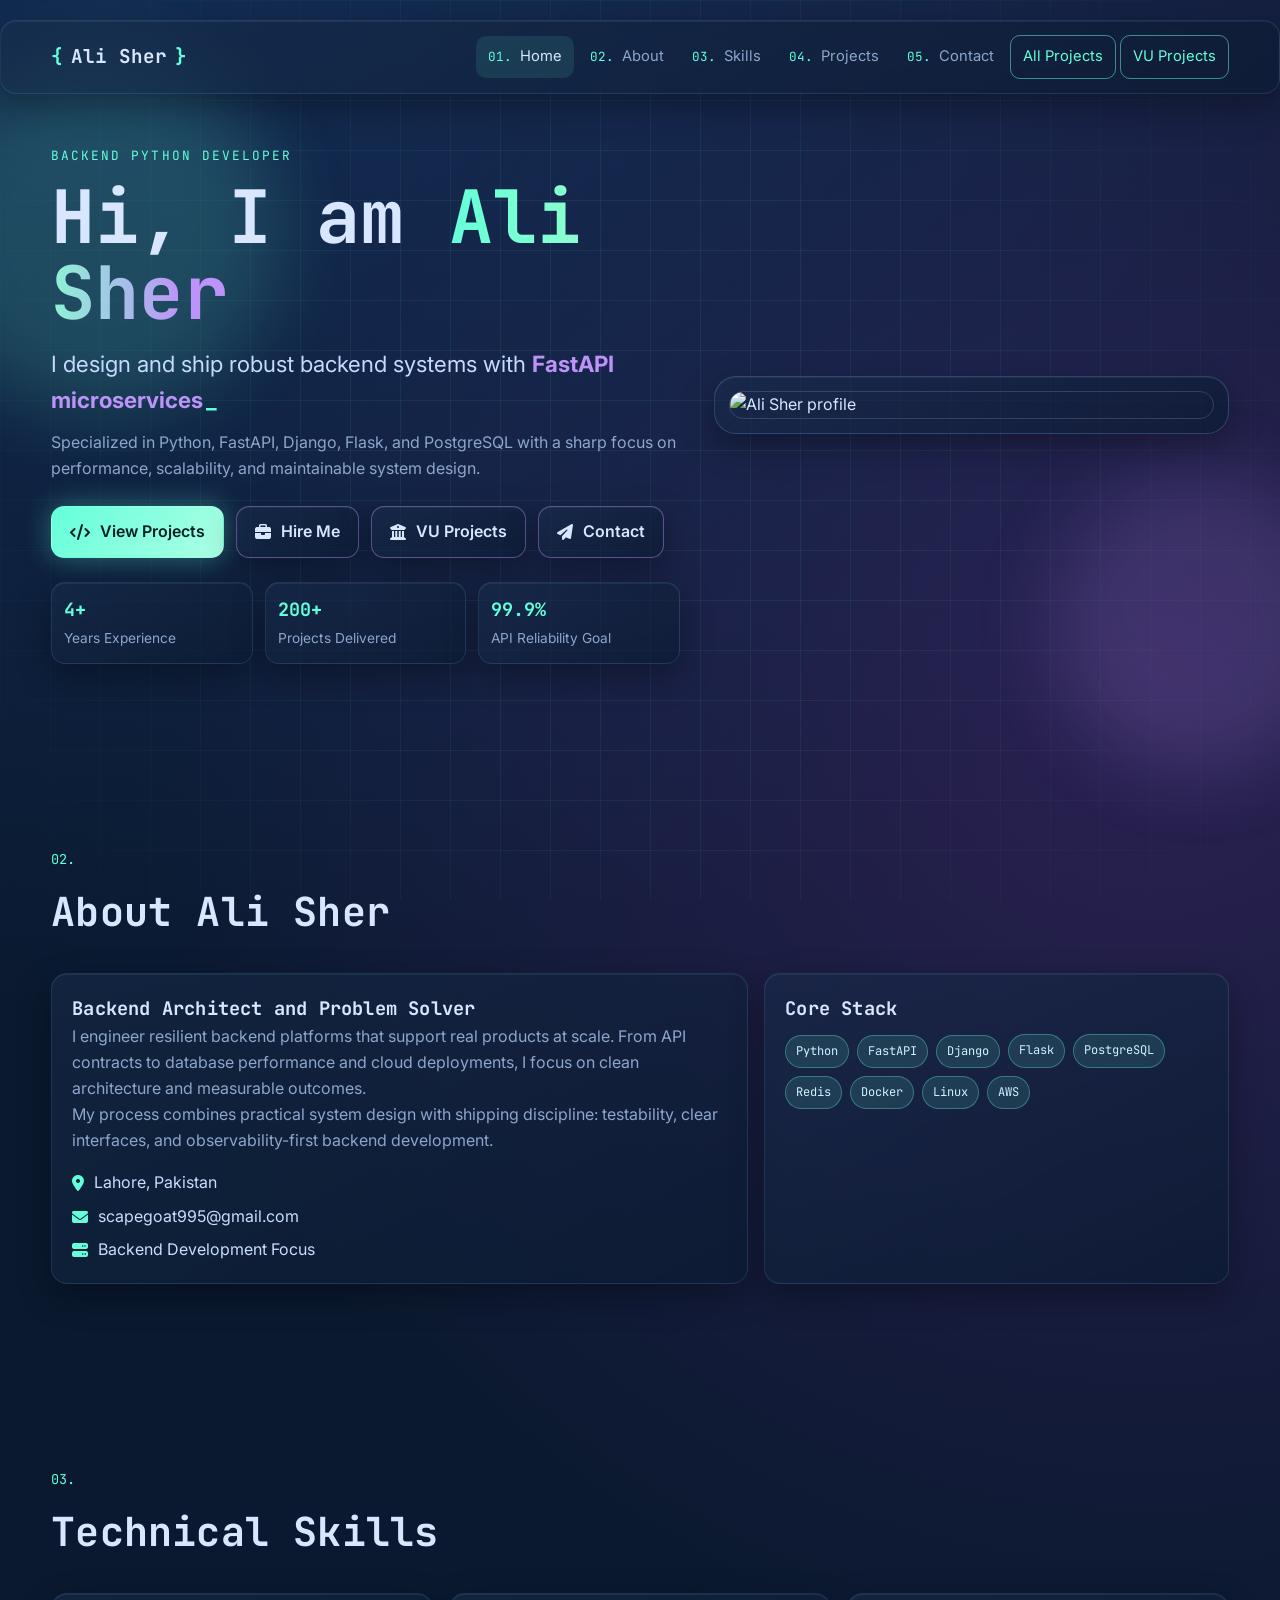
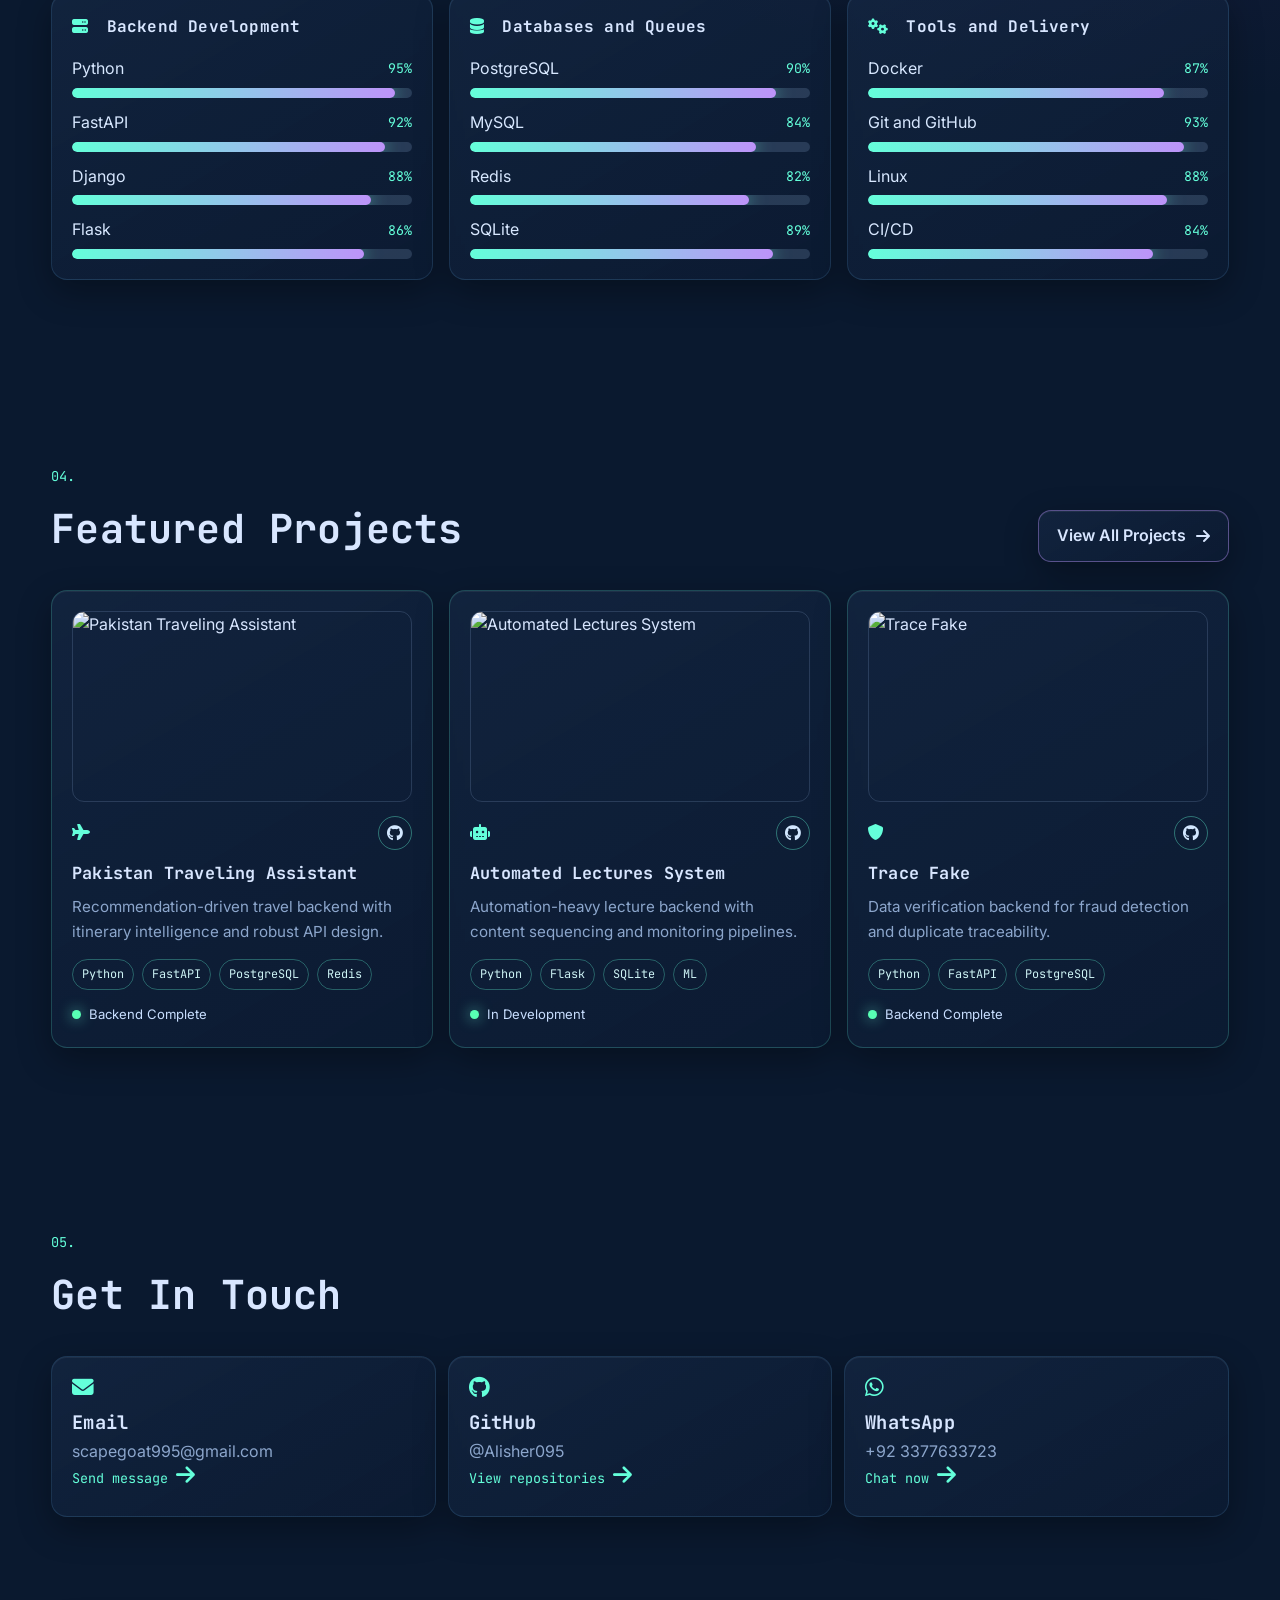
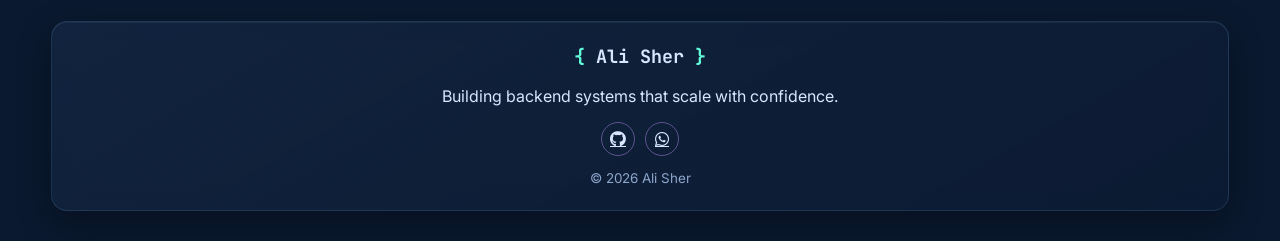
==== commit 10448d70: "Update project section and text" ====
--- a/index.html
+++ b/index.html
@@ -47,6 +47,7 @@
             <li><a class="nav-link" href="#projects"><span>04.</span> Projects</a></li>
             <li><a class="nav-link" href="#contact"><span>05.</span> Contact</a></li>
             <li><a class="nav-link nav-projects-link" href="projects.html">All Projects</a></li>
+            <li><a class="nav-link nav-projects-link" href="vu-projects.html">VU Projects</a></li>
           </ul>
         </div>
       </nav>
@@ -71,15 +72,16 @@
             <div class="hero-actions">
               <a class="btn btn-primary glass" href="#projects"><i class="fas fa-code"></i> View Projects</a>
               <a class="btn btn-ghost glass" href="#contact"><i class="fas fa-briefcase"></i> Hire Me</a>
+              <a class="btn btn-ghost glass" href="vu-projects.html"><i class="fas fa-university"></i> VU Projects</a>
               <a class="btn btn-ghost glass" href="#contact"><i class="fas fa-paper-plane"></i> Contact</a>
             </div>
             <div class="hero-stats">
               <div class="stat glass">
-                <strong>3+</strong>
+                <strong>4+</strong>
                 <span>Years Experience</span>
               </div>
               <div class="stat glass">
-                <strong>20+</strong>
+                <strong>200+</strong>
                 <span>Projects Delivered</span>
               </div>
               <div class="stat glass">
@@ -90,43 +92,8 @@
           </article>
 
           <article class="hero-terminal reveal">
-            <div class="code-window glass" role="img" aria-label="Animated backend code window">
-              <header class="code-window-header">
-                <div class="mac-controls" aria-hidden="true">
-                  <span class="dot red"></span>
-                  <span class="dot yellow"></span>
-                  <span class="dot green"></span>
-                </div>
-                <p class="file-name">vscode : services/api_gateway.py</p>
-              </header>
-              <div class="code-window-body">
-                <pre><code id="backend-code" class="python-code"></code></pre>
-                <script type="text/plain" id="backend-code-source">
-from fastapi import APIRouter, Depends, HTTPException
-from pydantic import BaseModel
-from services.analytics import emit_metric
-from core.auth import get_current_user
-
-router = APIRouter(prefix="/v1", tags=["gateway"])
-
-class DeployRequest(BaseModel):
-    service: str
-    environment: str
-
-@router.post("/deploy")
-async def deploy_service(payload: DeployRequest, user=Depends(get_current_user)):
-    if user.role not in {"admin", "devops"}:
-        raise HTTPException(status_code=403, detail="insufficient scope")
-
-    emit_metric("deploy_started", payload.service)
-    return {
-        "message": "deployment queued",
-        "service": payload.service,
-        "environment": payload.environment,
-        "requested_by": user.username,
-    }
-                </script>
-              </div>
+            <div class="profile-frame glass" role="img" aria-label="Ali Sher profile image">
+              <img src="assets/images/me.png" alt="Ali Sher profile" />
             </div>
           </article>
         </div>
@@ -348,11 +315,11 @@
               <p>@Alisher095</p>
               <span>View repositories <i class="fas fa-arrow-right"></i></span>
             </a>
-            <a class="contact-card glass" href="https://www.linkedin.com/" target="_blank" rel="noreferrer">
-              <i class="fab fa-linkedin"></i>
-              <h3>LinkedIn</h3>
-              <p>Professional Profile</p>
-              <span>Connect now <i class="fas fa-arrow-right"></i></span>
+            <a class="contact-card glass" href="https://wa.me/923377633723" target="_blank" rel="noreferrer">
+              <i class="fab fa-whatsapp"></i>
+              <h3>WhatsApp</h3>
+              <p>+92 3377633723</p>
+              <span>Chat now <i class="fas fa-arrow-right"></i></span>
             </a>
           </div>
         </div>
@@ -369,7 +336,7 @@
         <p>Building backend systems that scale with confidence.</p>
         <div class="footer-links">
           <a href="https://github.com/Alisher095" target="_blank" rel="noreferrer"><i class="fab fa-github"></i></a>
-          <a href="https://www.linkedin.com/" target="_blank" rel="noreferrer"><i class="fab fa-linkedin"></i></a>
+          <a href="https://wa.me/923377633723" target="_blank" rel="noreferrer"><i class="fab fa-whatsapp"></i></a>
         </div>
         <p class="copyright">&copy; 2026 Ali Sher</p>
       </div>
--- a/assets/css/style.css
+++ b/assets/css/style.css
@@ -381,6 +381,21 @@
 
 .hero-terminal {
   min-width: 0;
+}
+
+.profile-frame {
+  border-radius: var(--radius-lg);
+  padding: 14px;
+  border: 1px solid rgba(109, 179, 255, 0.25);
+  overflow: hidden;
+}
+
+.profile-frame img {
+  width: 100%;
+  max-height: 520px;
+  object-fit: cover;
+  border-radius: 14px;
+  border: 1px solid rgba(140, 172, 216, 0.24);
 }
 
 .code-window {
@@ -839,6 +854,177 @@
   font-family: var(--font-head);
 }
 
+.semester-switch {
+  padding: 10px;
+  border-radius: var(--radius);
+  display: flex;
+  flex-wrap: wrap;
+  gap: 8px;
+  margin-bottom: 18px;
+}
+
+.semester-meta,
+.feedback-meta {
+  margin-bottom: 12px;
+  border-radius: var(--radius);
+  padding: 10px 14px;
+  display: flex;
+  flex-wrap: wrap;
+  gap: 8px;
+}
+
+.semester-meta p,
+.feedback-meta p {
+  margin: 0;
+  font-family: var(--font-head);
+  font-size: 0.78rem;
+  color: #cde9ff;
+  border: 1px solid rgba(100, 255, 218, 0.28);
+  border-radius: 999px;
+  padding: 6px 10px;
+}
+
+.semester-toggle-btn {
+  margin-bottom: 12px;
+}
+
+.semester-panels-wrapper {
+  overflow: hidden;
+  max-height: 4200px;
+  transition: max-height 0.8s cubic-bezier(0.25, 1, 0.5, 1), opacity 0.8s cubic-bezier(0.25, 1, 0.5, 1);
+  opacity: 1;
+}
+
+.semester-panels-wrapper.is-collapsed {
+  max-height: 0;
+  opacity: 0;
+}
+
+.semester-tab {
+  border: 1px solid rgba(100, 255, 218, 0.32);
+  background: rgba(100, 255, 218, 0.08);
+  color: #d0e9ff;
+  border-radius: 999px;
+  padding: 9px 14px;
+  font-family: var(--font-head);
+  font-size: 0.78rem;
+  transition: transform 0.55s cubic-bezier(0.25, 1, 0.5, 1), box-shadow 0.55s cubic-bezier(0.25, 1, 0.5, 1), background 0.55s cubic-bezier(0.25, 1, 0.5, 1), border-color 0.55s cubic-bezier(0.25, 1, 0.5, 1);
+}
+
+.semester-tab:hover {
+  transform: translateY(-2px);
+  box-shadow: 0 0 18px rgba(100, 255, 218, 0.35);
+}
+
+.semester-tab.is-active {
+  background: linear-gradient(120deg, rgba(100, 255, 218, 0.25), rgba(189, 147, 249, 0.2));
+  border-color: rgba(189, 147, 249, 0.55);
+}
+
+.semester-panel {
+  display: none;
+  animation: fade-panel 0.9s cubic-bezier(0.25, 1, 0.5, 1) both;
+}
+
+.semester-panel.is-active {
+  display: block;
+}
+
+.vu-grid {
+  margin-top: 4px;
+}
+
+.feedback-controls {
+  display: flex;
+  flex-wrap: wrap;
+  align-items: center;
+  justify-content: space-between;
+  gap: 10px;
+  margin-bottom: 12px;
+}
+
+.feedback-view-switch {
+  border-radius: 999px;
+  padding: 6px;
+  display: inline-flex;
+  gap: 6px;
+}
+
+.feedback-view-btn {
+  border: 1px solid rgba(100, 255, 218, 0.28);
+  background: rgba(100, 255, 218, 0.09);
+  color: #d4ebff;
+  border-radius: 999px;
+  padding: 7px 12px;
+  font-family: var(--font-head);
+  font-size: 0.74rem;
+}
+
+.feedback-view-btn.is-active {
+  background: linear-gradient(120deg, rgba(100, 255, 218, 0.24), rgba(189, 147, 249, 0.2));
+}
+
+.feedback-nav {
+  display: inline-flex;
+  gap: 8px;
+}
+
+.feedback-arrow {
+  padding: 10px 12px;
+}
+
+.feedback-carousel {
+  overflow: hidden;
+  touch-action: pan-y;
+}
+
+.feedback-track {
+  display: flex;
+  gap: 14px;
+  transition: transform 0.7s cubic-bezier(0.25, 1, 0.5, 1);
+}
+
+.feedback-card {
+  border-radius: var(--radius);
+  padding: 18px;
+  border: 1px solid rgba(189, 147, 249, 0.22);
+  display: grid;
+  gap: 10px;
+}
+
+.feedback-slide {
+  flex: 0 0 100%;
+}
+
+.feedback-photo {
+  width: 100%;
+  aspect-ratio: 4 / 5;
+  object-fit: cover;
+  border-radius: 12px;
+  border: 1px solid rgba(100, 255, 218, 0.28);
+}
+
+.feedback-card p {
+  color: #d2e6ff;
+  margin: 0;
+}
+
+.feedback-card h3 {
+  margin: 0;
+  color: var(--cyan);
+  font-size: 0.85rem;
+}
+
+.feedback-project {
+  font-family: var(--font-head);
+  font-size: 0.76rem;
+  color: #cde9ff;
+  border: 1px solid rgba(100, 255, 218, 0.3);
+  border-radius: 999px;
+  padding: 6px 10px;
+  width: fit-content;
+}
+
 .site-footer {
   padding: 12px 0 30px;
 }
@@ -937,6 +1123,17 @@
   }
 }
 
+@keyframes fade-panel {
+  from {
+    opacity: 0;
+    transform: translateY(18px);
+  }
+  to {
+    opacity: 1;
+    transform: translateY(0);
+  }
+}
+
 @media (min-width: 768px) {
   .navbar {
     margin-top: 20px;
@@ -1014,6 +1211,19 @@
   .projects-masonry .project-card {
     animation-duration: 0.82s;
   }
+
+  .semester-switch {
+    gap: 6px;
+  }
+
+  .semester-tab {
+    width: 100%;
+    text-align: center;
+  }
+
+  .feedback-controls {
+    align-items: stretch;
+  }
 }
 
 @media (prefers-reduced-motion: reduce) {
